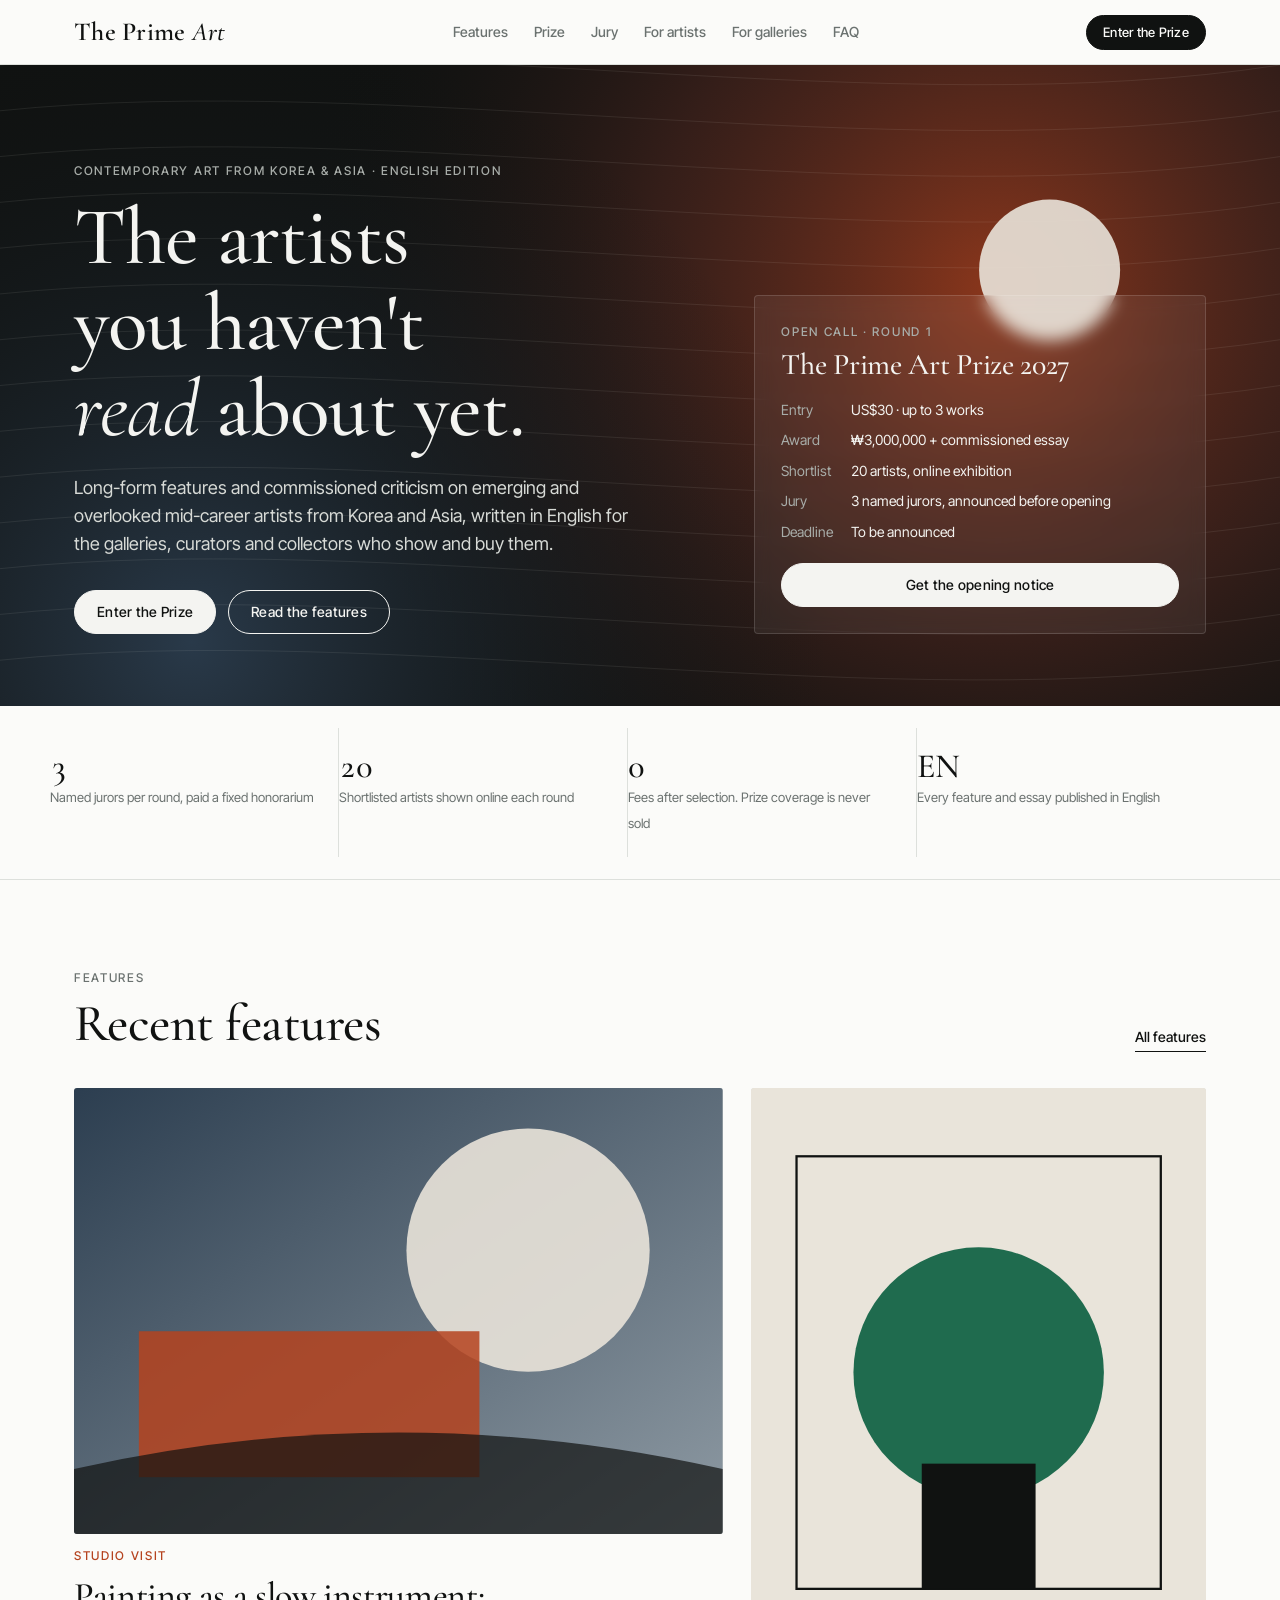
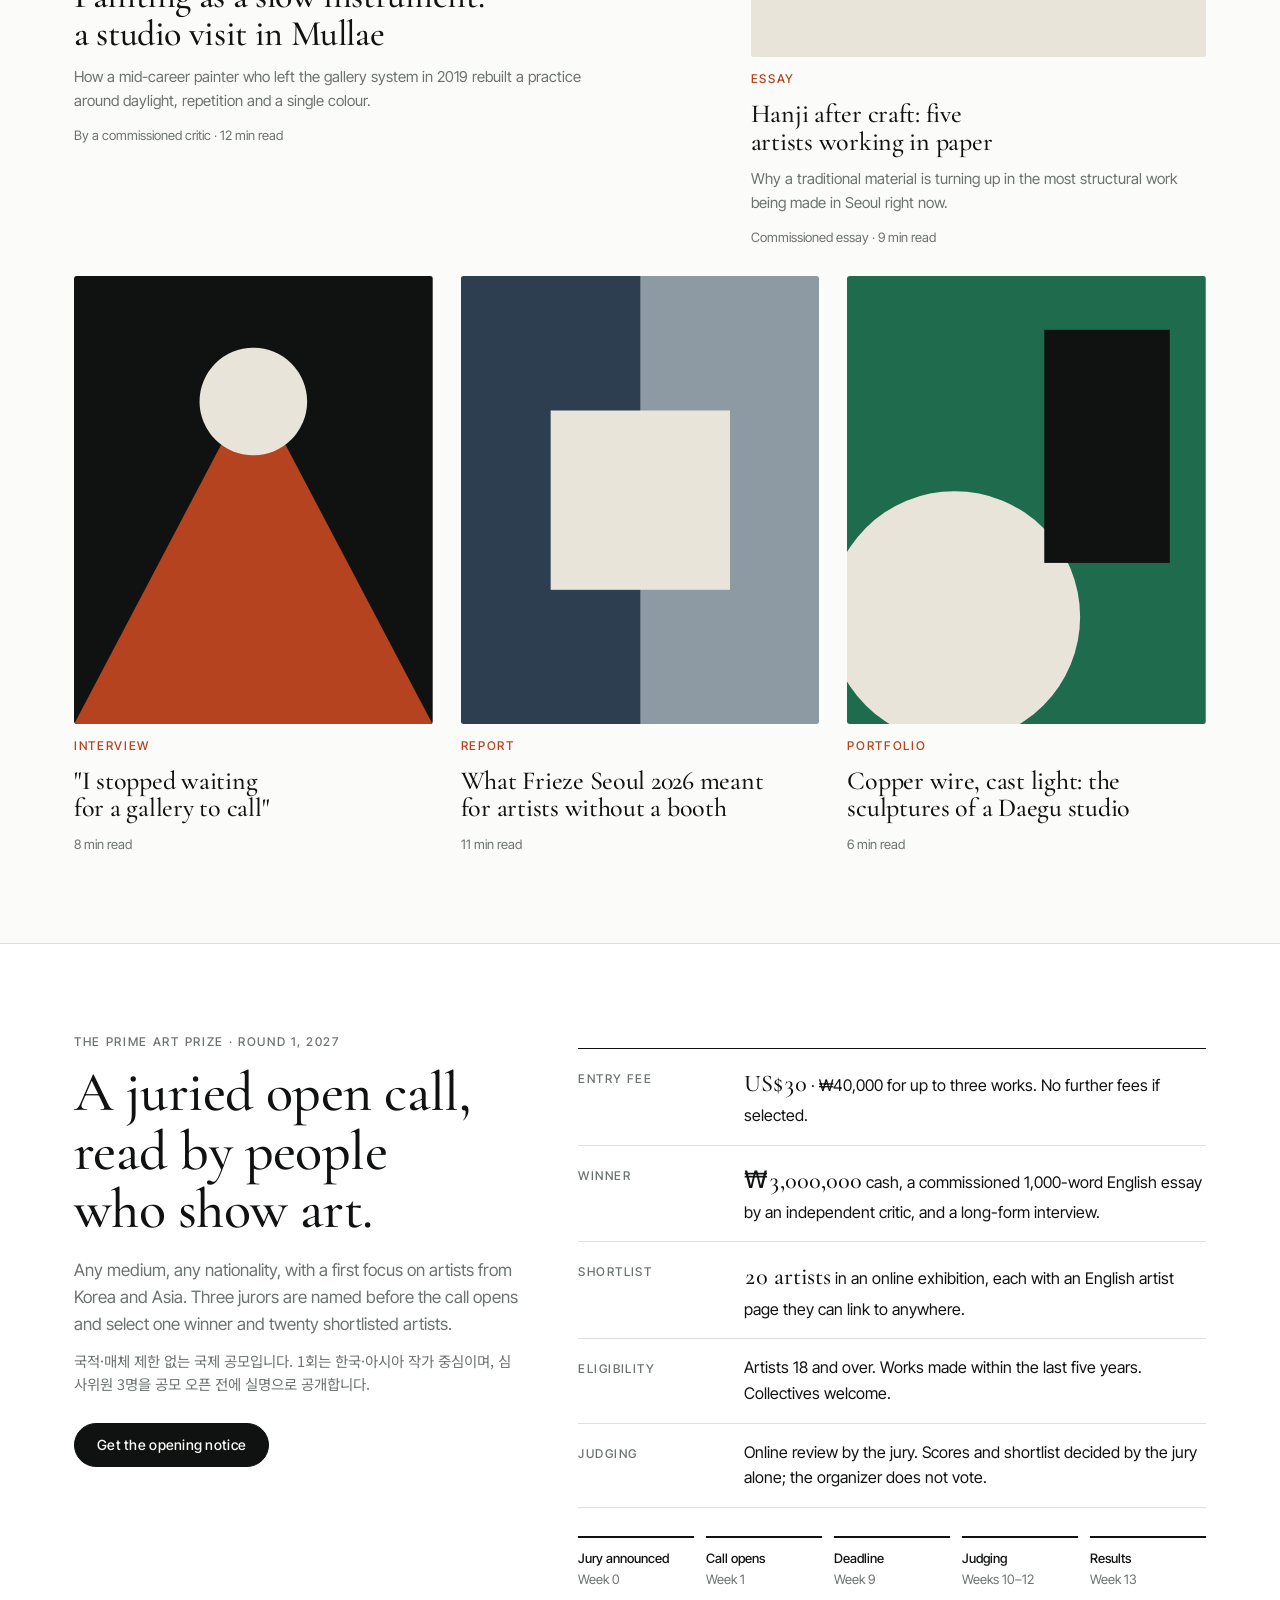
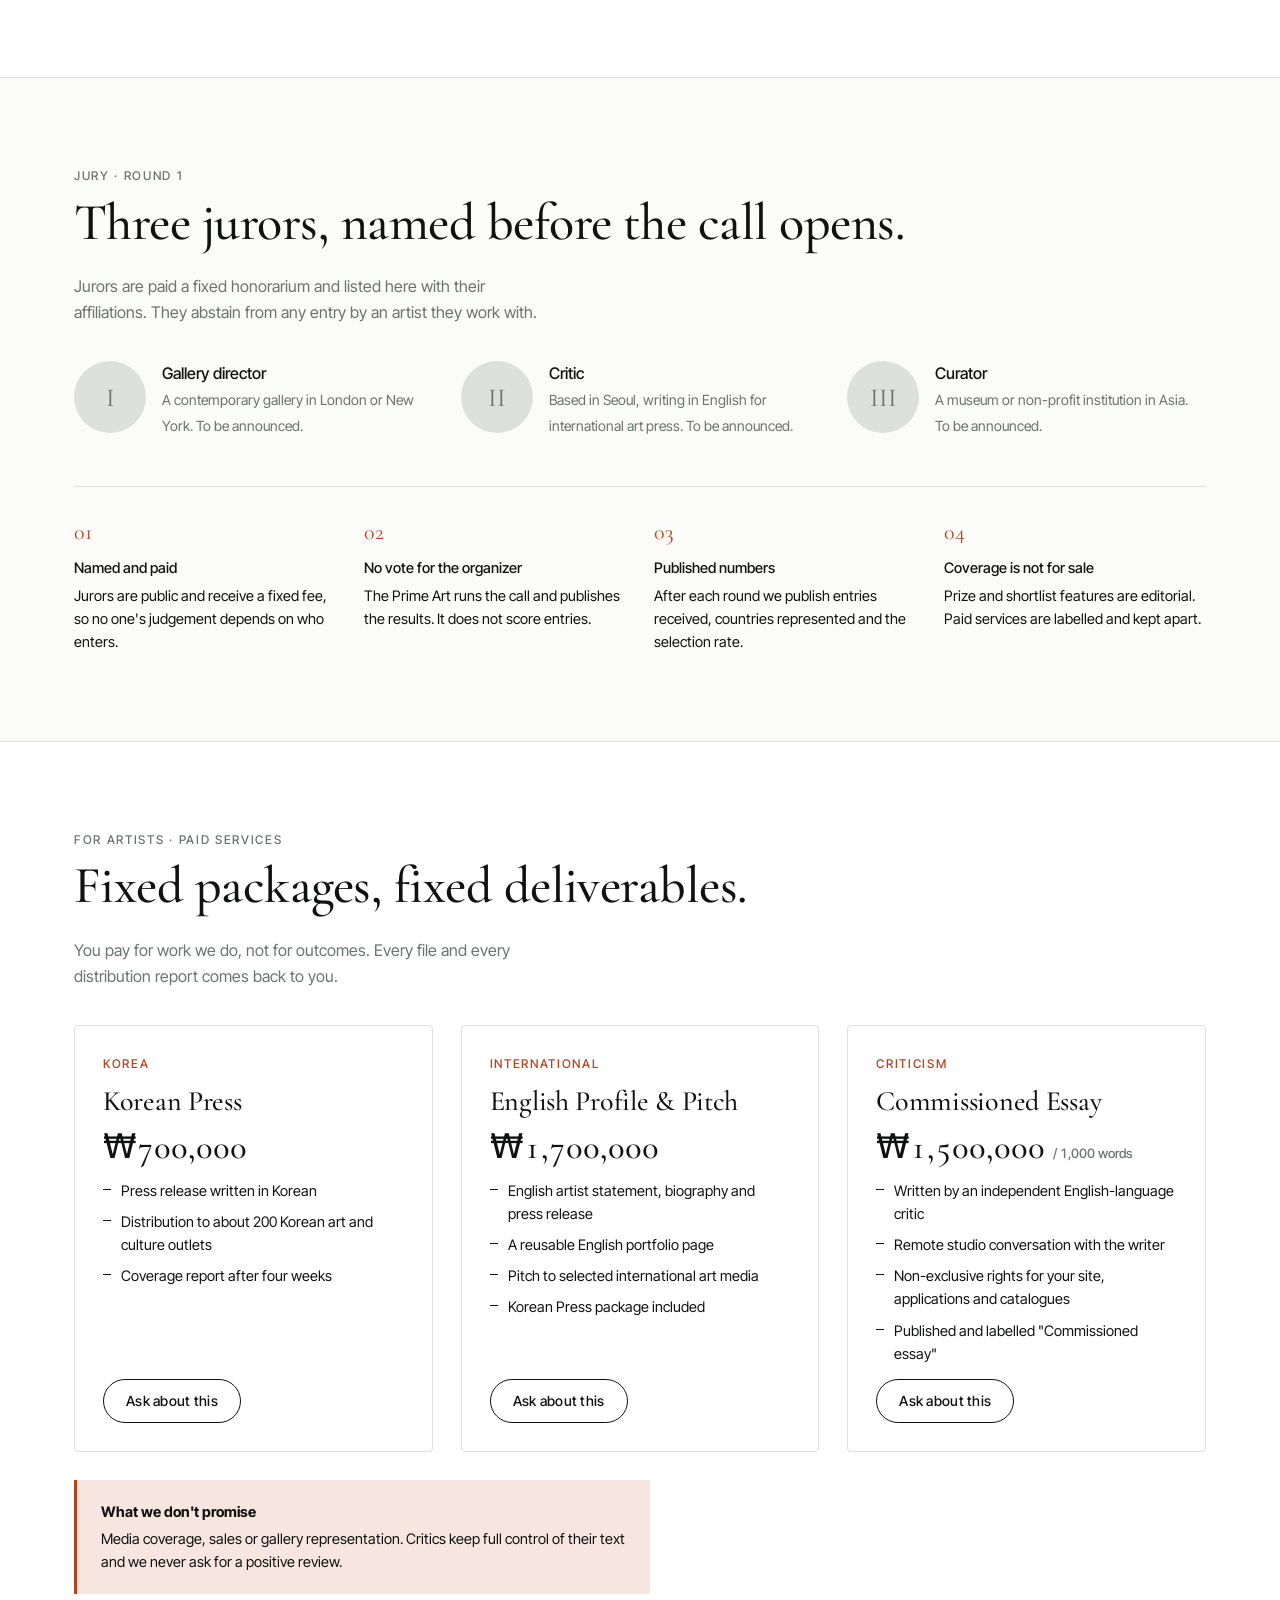
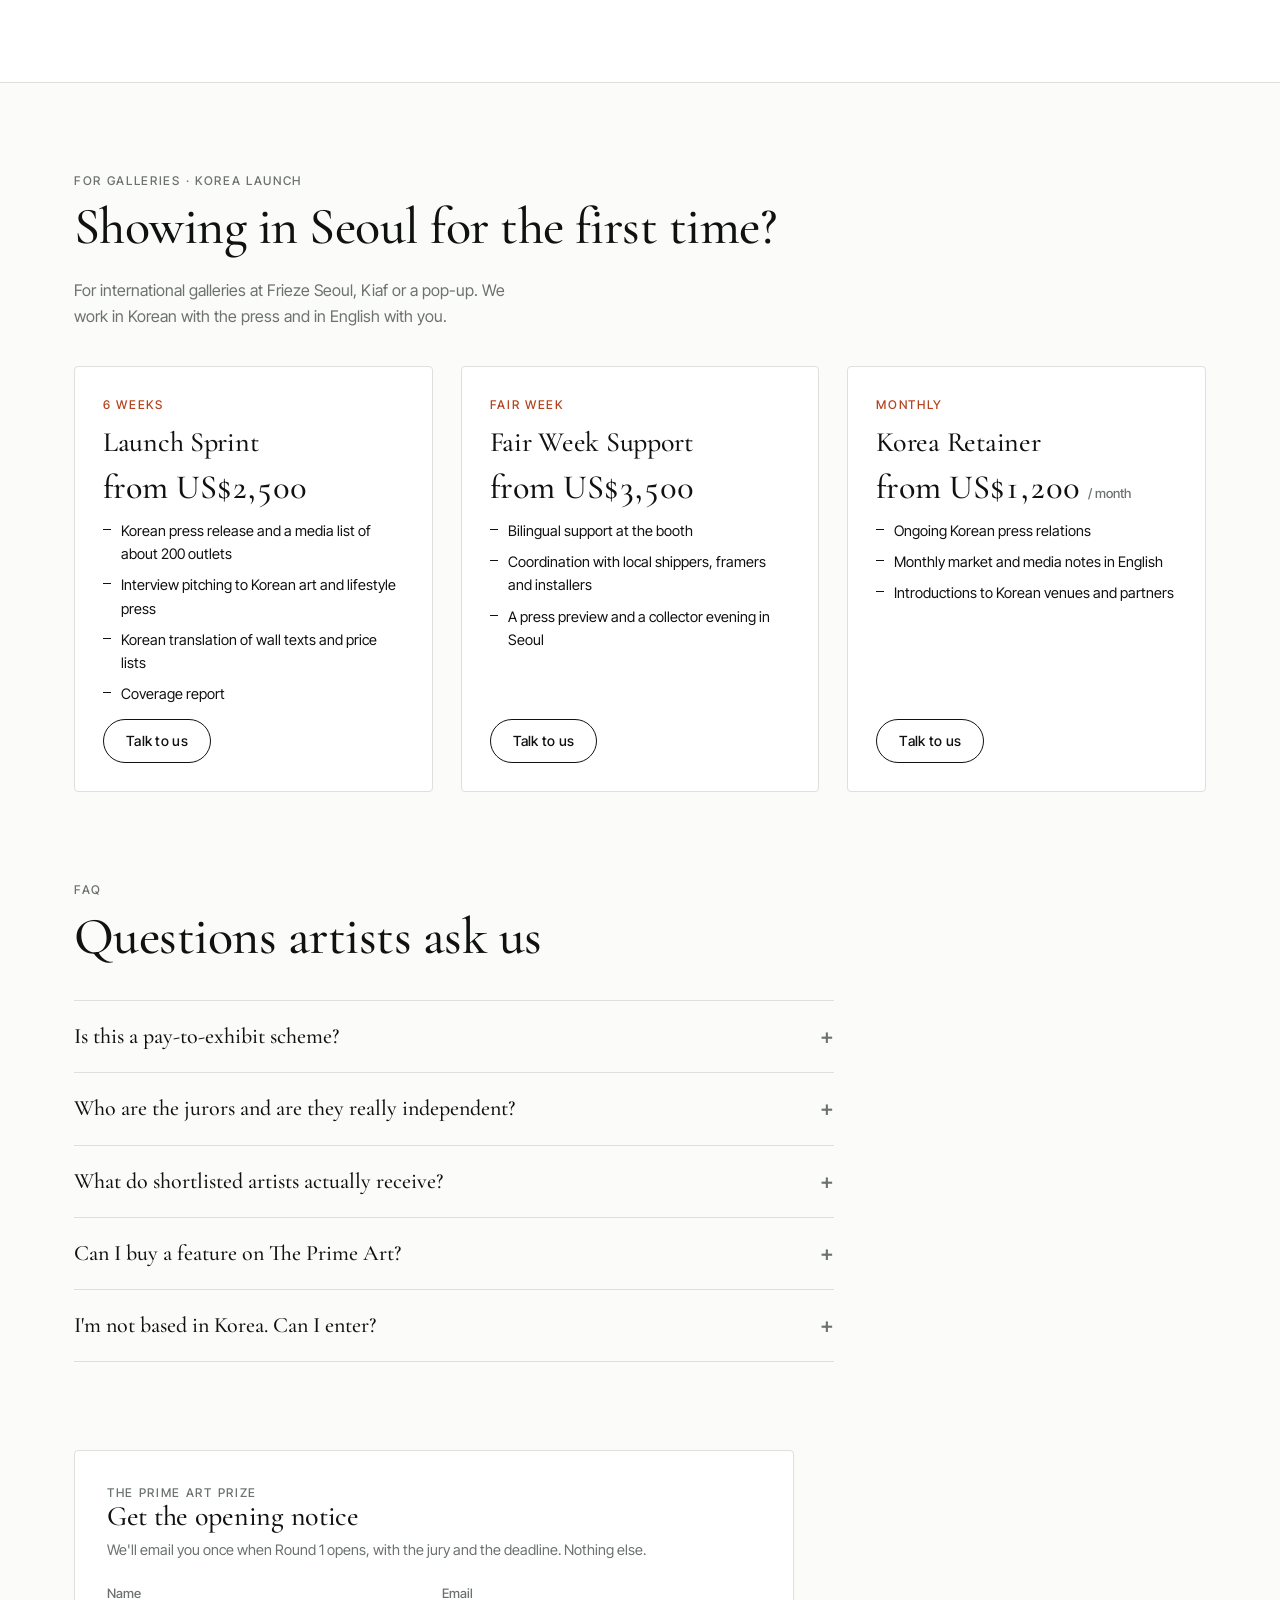
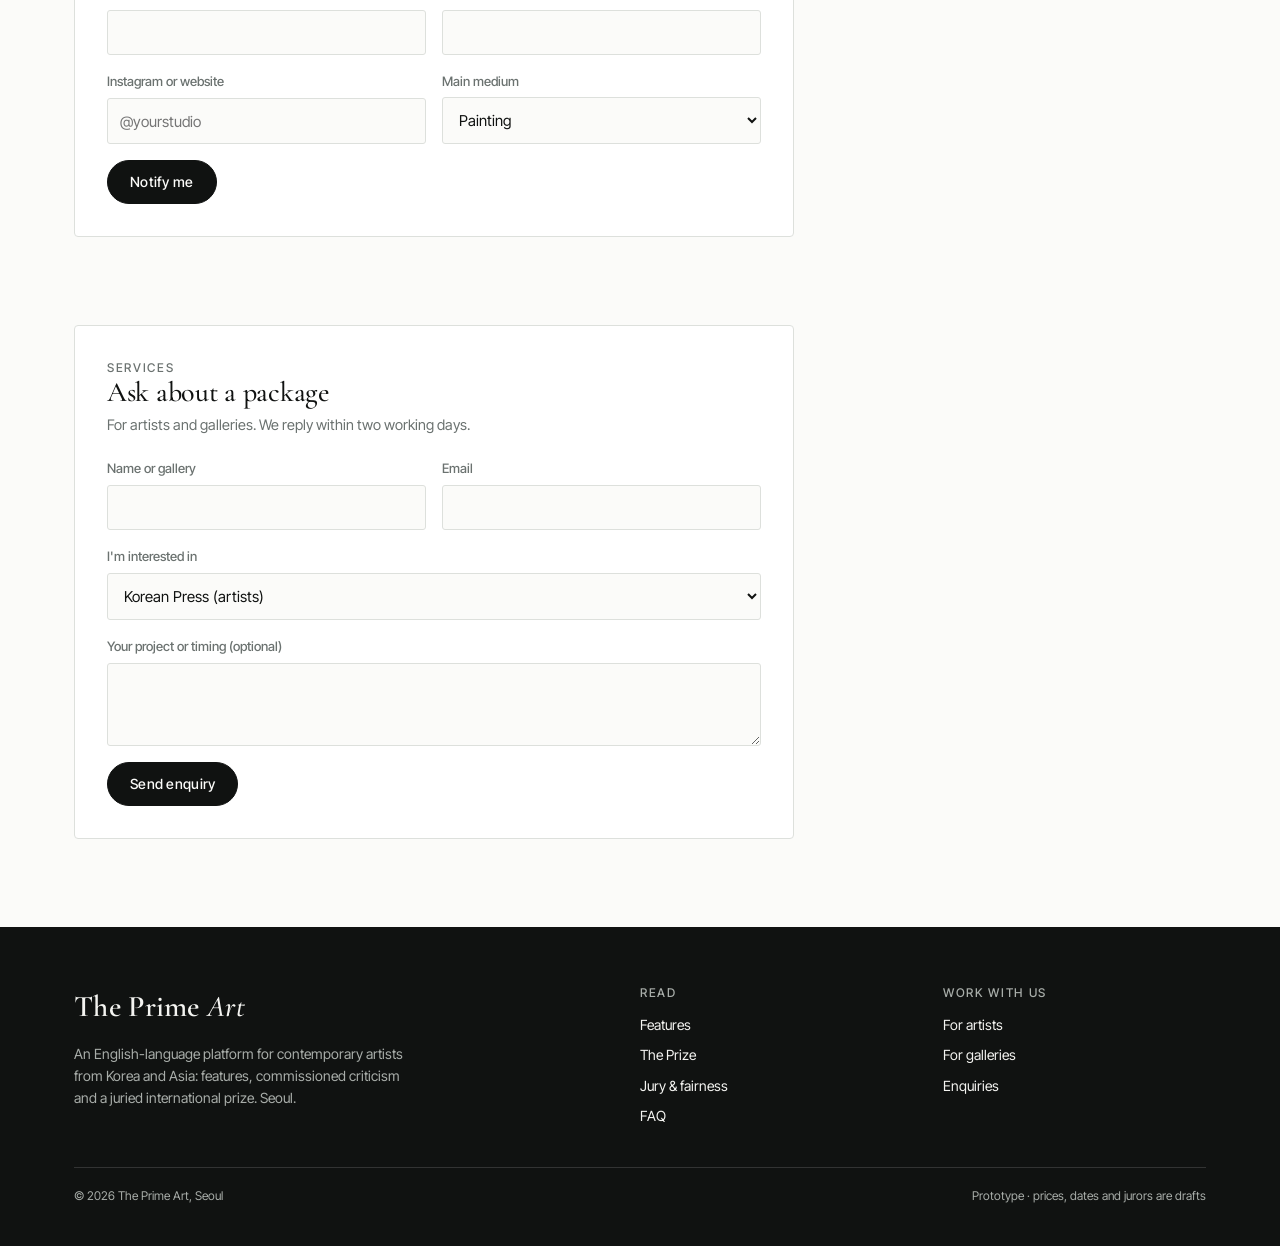
==== index.html @ b2e6509a "Add The Prime Art landing page (static site) Initial GitHub Pages deployment of the one-page site: p" ====
<!doctype html>
<html lang="en">
<head>
<meta charset="utf-8">
<meta name="viewport" content="width=device-width,initial-scale=1,viewport-fit=cover">
<meta name="description" content="The Prime Art: features, commissioned criticism and a juried international prize for contemporary artists from Korea and Asia.">
<meta property="og:title" content="The Prime Art">
<meta property="og:description" content="Contemporary art from Korea and Asia, in English.">
<link rel="icon" href="data:,">
<link rel="canonical" href="https://theprime.art/">
<title>The Prime Art</title>
<link rel="preconnect" href="https://fonts.googleapis.com">
<link rel="preconnect" href="https://fonts.gstatic.com" crossorigin>
<link rel="stylesheet" href="https://fonts.googleapis.com/css2?family=Cormorant+Garamond:ital,wght@0,400;0,500;0,600;1,400;1,500&family=Inter+Tight:wght@400;500;600&family=Noto+Sans+KR:wght@400;500&display=swap">
<style>
/* Layout: international art-magazine site. Full-bleed dark hero with generated artwork, then a white editorial grid: features, prize, services, jury, FAQ. Serif display, tight grotesk UI. */
:root{
  --bg:#FBFBF9; --fg:#101211; --mute:#6B7270; --rule:#DDE0DC; --card:#FFFFFF; --ink:#101211; --ink-fg:#F4F4F1; --ink-mute:#A8ADA9;
  --accent:#B5431F; --accent-soft:#F6E6DF; --ok:#1F6B4E; --ok-soft:#E1EFE8;
  --display:"Cormorant Garamond","Cormorant","Garamond","Times New Roman",serif;
  --ui:"Inter Tight","Inter",system-ui,-apple-system,"Segoe UI",sans-serif;
  --ko:"Noto Sans KR","Apple SD Gothic Neo","Malgun Gothic",sans-serif;
}
@media (prefers-color-scheme: dark){:root:not([data-theme="light"]){
  --bg:#0E100F; --fg:#ECECE8; --mute:#9A9F9B; --rule:#262A28; --card:#161918; --ink:#050606; --ink-fg:#F4F4F1; --ink-mute:#9A9F9B;
  --accent:#E8714B; --accent-soft:#2B1912; --ok:#6CC49E; --ok-soft:#12261D; color-scheme:dark}}
:root[data-theme="dark"]{
  --bg:#0E100F; --fg:#ECECE8; --mute:#9A9F9B; --rule:#262A28; --card:#161918; --ink:#050606; --ink-fg:#F4F4F1; --ink-mute:#9A9F9B;
  --accent:#E8714B; --accent-soft:#2B1912; --ok:#6CC49E; --ok-soft:#12261D; color-scheme:dark}
*{box-sizing:border-box}
html{scroll-behavior:smooth}
body{margin:0;background:var(--bg);color:var(--fg);font-family:var(--ui);font-size:16px;line-height:1.6;padding-inline:0;padding-block:0}
:lang(ko){font-family:var(--ko)}
a{color:inherit}
.in{max-width:1180px;margin-inline:auto;padding-inline:24px}
.eyebrow{font-size:12px;font-weight:500;letter-spacing:.14em;text-transform:uppercase;color:var(--mute)}
h1,h2,h3{font-family:var(--display);font-weight:500;line-height:1.05;margin:0;text-wrap:balance;letter-spacing:-.01em}
.btn{display:inline-flex;align-items:center;gap:8px;font:500 14px/1 var(--ui);letter-spacing:.02em;padding:14px 22px;border-radius:999px;border:1px solid var(--fg);background:var(--fg);color:var(--bg);text-decoration:none;cursor:pointer}
.btn.ghost{background:transparent;color:inherit;border-color:currentColor}
.btn:hover{background:var(--accent);border-color:var(--accent);color:#fff}
.btn:focus-visible,a:focus-visible,input:focus-visible,select:focus-visible,textarea:focus-visible{outline:2px solid var(--accent);outline-offset:3px}

/* top bar */
.bar{position:sticky;top:env(safe-area-inset-top,0px);z-index:5;background:color-mix(in srgb,var(--bg) 88%,transparent);backdrop-filter:blur(10px);border-bottom:1px solid var(--rule)}
.bar .in{display:flex;align-items:center;justify-content:space-between;gap:16px;height:64px}
.brand{font-family:var(--display);font-size:26px;font-weight:600;letter-spacing:.01em;text-decoration:none;white-space:nowrap}
.brand i{font-style:italic;font-weight:500}
.nav{display:flex;gap:26px;font-size:14px;font-weight:500}
.nav a{text-decoration:none;color:var(--mute)}
.nav a:hover{color:var(--fg)}
.bar .btn{padding:10px 16px;font-size:13px}
@media (max-width:820px){.nav{display:none}}

/* hero */
.hero{background:var(--ink);color:var(--ink-fg);position:relative;overflow:hidden}
.hero canvas{position:absolute;inset:0;width:100%;height:100%;display:block}
.hero .in{position:relative;display:grid;grid-template-columns:minmax(0,7fr) minmax(0,5fr);gap:48px;padding-block:96px 72px;min-height:560px;align-items:end}
.hero .eyebrow{color:var(--ink-mute)}
.hero h1{font-size:clamp(44px,6.4vw,84px);margin-top:14px}
.hero h1 i{font-style:italic;font-weight:400}
.hero p{font-size:18px;line-height:1.55;max-width:56ch;color:#D7DAD6;margin:22px 0 0}
.hero .cta{display:flex;flex-wrap:wrap;gap:12px;margin-top:32px}
.hero .btn{background:var(--ink-fg);color:var(--ink);border-color:var(--ink-fg)}
.hero .btn.ghost{background:transparent;color:var(--ink-fg)}
.callcard{background:rgba(255,255,255,.06);border:1px solid rgba(255,255,255,.14);backdrop-filter:blur(8px);padding:26px;border-radius:4px}
.callcard .eyebrow{color:var(--ink-mute)}
.callcard h3{font-size:30px;margin-top:8px;color:var(--ink-fg)}
.callcard dl{display:grid;grid-template-columns:auto 1fr;gap:8px 18px;margin:18px 0 0;font-size:14px}
.callcard dt{color:var(--ink-mute)}
.callcard dd{margin:0;color:var(--ink-fg);font-variant-numeric:tabular-nums}
.callcard .btn{margin-top:20px;width:100%;justify-content:center}
@media (max-width:820px){.hero .in{grid-template-columns:1fr;padding-block:64px 48px;min-height:0}}

/* strip */
.strip{border-bottom:1px solid var(--rule)}
.strip .in{display:grid;grid-template-columns:repeat(auto-fit,minmax(min(100%,200px),1fr));gap:0}
.strip div{padding:22px 24px 22px 0;border-right:1px solid var(--rule)}
.strip div:last-child{border-right:0}
.strip b{display:block;font-family:var(--display);font-size:34px;font-weight:500;line-height:1;font-variant-numeric:tabular-nums}
.strip span{font-size:13px;color:var(--mute)}
@media (max-width:640px){.strip div{border-right:0;border-bottom:1px solid var(--rule);padding:16px 0}.strip div:last-child{border-bottom:0}}

section{padding-block:88px}
.head{display:flex;justify-content:space-between;align-items:end;gap:24px;flex-wrap:wrap;margin-bottom:36px}
.head h2{font-size:clamp(34px,4.4vw,52px);margin-top:10px}
.head p{margin:0;max-width:52ch;color:var(--mute)}
.head a.more{font-size:14px;font-weight:500;text-decoration:none;border-bottom:1px solid currentColor;padding-bottom:2px}

/* features */
.feat{display:grid;grid-template-columns:repeat(12,1fr);gap:28px}
.card{text-decoration:none;display:flex;flex-direction:column;gap:12px;min-width:0}
.card .art{aspect-ratio:4/5;width:100%;max-width:100%;border-radius:3px;overflow:hidden;background:var(--rule)}
.card .art svg{width:100%;height:100%;display:block}
.card.lead{grid-column:span 7}
.card.lead .art{aspect-ratio:16/11}
.card.side{grid-column:span 5}
.card.sm{grid-column:span 4}
.card .eyebrow{color:var(--accent)}
.card h3{font-size:26px}
.card.lead h3{font-size:36px}
.card p{margin:0;color:var(--mute);font-size:15px;max-width:60ch}
.card .by{font-size:13px;color:var(--mute)}
@media (max-width:900px){.card.lead,.card.side,.card.sm{grid-column:span 12}.card.lead .art{aspect-ratio:4/3}}

/* prize */
.prize{background:var(--card);border-top:1px solid var(--rule);border-bottom:1px solid var(--rule)}
.prize .in{display:grid;grid-template-columns:minmax(0,5fr) minmax(0,7fr);gap:56px}
.prize h2{font-size:clamp(36px,4.6vw,56px);margin-top:12px}
.prize .lede{font-size:17px;color:var(--mute);margin:18px 0 0;max-width:46ch}
.prize .lede .ko{display:block;margin-top:10px;font-size:14.5px}
.spec{display:grid;gap:0;border-top:1px solid var(--fg)}
.spec div{display:grid;grid-template-columns:150px 1fr;gap:16px;padding:16px 0;border-bottom:1px solid var(--rule)}
.spec dt{font-size:12px;font-weight:500;letter-spacing:.12em;text-transform:uppercase;color:var(--mute);padding-top:4px}
.spec dd{margin:0}
.spec dd b{font-family:var(--display);font-size:24px;font-weight:500;font-variant-numeric:tabular-nums}
.steps{display:grid;grid-template-columns:repeat(5,1fr);gap:12px;margin-top:28px}
.steps div{border-top:2px solid var(--fg);padding-top:10px;font-size:13px}
.steps b{display:block;font-weight:500}
.steps span{color:var(--mute)}
@media (max-width:900px){.prize .in{grid-template-columns:1fr;gap:36px}.steps{grid-template-columns:repeat(auto-fit,minmax(110px,1fr))}.spec div{grid-template-columns:1fr;gap:4px}}

/* jury */
.jury{display:grid;grid-template-columns:repeat(auto-fit,minmax(min(100%,250px),1fr));gap:28px}
.juror{display:grid;grid-template-columns:72px 1fr;gap:16px;align-items:start}
.juror .ph{width:72px;height:72px;border-radius:50%;background:var(--rule);display:grid;place-items:center;font-family:var(--display);font-size:26px;color:var(--mute)}
.juror b{display:block;font-weight:500;font-size:16px}
.juror span{font-size:14px;color:var(--mute)}
.fair{margin-top:48px;display:grid;grid-template-columns:repeat(auto-fit,minmax(min(100%,240px),1fr));gap:28px;border-top:1px solid var(--rule);padding-top:28px}
.fair div{font-size:14.5px}
.fair b{display:block;font-weight:500;margin-bottom:4px}
.fair .num{font-family:var(--display);font-size:22px;color:var(--accent);margin-bottom:6px}

/* services */
.svc{display:grid;grid-template-columns:repeat(auto-fit,minmax(min(100%,300px),1fr));gap:28px}
.tier{background:var(--card);border:1px solid var(--rule);border-radius:4px;padding:28px;display:flex;flex-direction:column;gap:14px;min-width:0}
.tier .eyebrow{color:var(--accent)}
.tier h3{font-size:28px}
.tier .price{font-family:var(--display);font-size:34px;font-weight:500;font-variant-numeric:tabular-nums;line-height:1}
.tier .price small{font-family:var(--ui);font-size:13px;color:var(--mute)}
.tier ul{margin:0;padding:0;list-style:none;display:grid;gap:8px;font-size:14.5px}
.tier li{padding-left:18px;position:relative}
.tier li::before{content:"";position:absolute;left:0;top:10px;width:8px;height:1px;background:var(--fg)}
.tier .btn{margin-top:auto;align-self:start}
.note{margin-top:28px;padding:20px 24px;border-left:3px solid var(--accent);background:var(--accent-soft);font-size:14.5px;max-width:72ch}
.note b{display:block;margin-bottom:4px}

/* faq */
.faq{max-width:760px}
details{border-top:1px solid var(--rule);padding:18px 0}
details:last-child{border-bottom:1px solid var(--rule)}
summary{cursor:pointer;font-family:var(--display);font-size:22px;font-weight:500;list-style:none;display:flex;justify-content:space-between;gap:16px}
summary::-webkit-details-marker{display:none}
summary::after{content:"+";font-family:var(--ui);color:var(--mute)}
details[open] summary::after{content:"–"}
details p{margin:12px 0 0;color:var(--mute);max-width:64ch}

/* forms */
.formwrap{background:var(--card);border:1px solid var(--rule);border-radius:4px;padding:32px;max-width:720px}
.formwrap h3{font-size:28px}
.formwrap p.sub{margin:6px 0 0;color:var(--mute);font-size:14.5px}
form{display:grid;gap:16px;margin-top:22px}
.row{display:grid;grid-template-columns:1fr 1fr;gap:16px}
label{display:grid;gap:6px;font-size:13px;font-weight:500;color:var(--mute)}
input,select,textarea{font:400 15px var(--ui);color:var(--fg);background:var(--bg);border:1px solid var(--rule);border-radius:3px;padding:12px 12px;width:100%}
.ok{font-size:14px;margin:0;color:var(--ok)}
@media (max-width:640px){.row{grid-template-columns:1fr}.formwrap{padding:22px}}

/* footer */
footer{background:var(--ink);color:var(--ink-fg);padding-block:56px 40px}
footer .in{display:grid;grid-template-columns:2fr 1fr 1fr;gap:40px}
footer .brand{font-size:30px}
footer p{color:var(--ink-mute);font-size:14px;max-width:42ch;margin:12px 0 0}
footer h4{font-size:12px;letter-spacing:.14em;text-transform:uppercase;color:var(--ink-mute);margin:0 0 12px;font-weight:500}
footer ul{list-style:none;margin:0;padding:0;display:grid;gap:8px;font-size:14px}
footer a{text-decoration:none;color:var(--ink-fg)}
footer .legal{grid-column:1/-1;border-top:1px solid rgba(255,255,255,.14);padding-top:18px;font-size:12px;color:var(--ink-mute);display:flex;justify-content:space-between;flex-wrap:wrap;gap:8px}
@media (max-width:760px){footer .in{grid-template-columns:1fr}}
@media (prefers-reduced-motion:reduce){html{scroll-behavior:auto}}
</style>
<script src="config.js"></script>
</head>
<body>

<div class="bar"><div class="in">
  <a class="brand" href="#top">The Prime <i>Art</i></a>
  <nav class="nav" aria-label="Main">
    <a href="#features">Features</a><a href="#prize">Prize</a><a href="#jury">Jury</a><a href="#artists">For artists</a><a href="#galleries">For galleries</a><a href="#faq">FAQ</a>
  </nav>
  <a class="btn" href="#enter">Enter the Prize</a>
</div></div>

<header class="hero" id="top">
  <canvas id="art" aria-hidden="true"></canvas>
  <div class="in">
    <div>
      <div class="eyebrow">Contemporary art from Korea &amp; Asia · English edition</div>
      <h1>The artists you haven't <i>read</i> about yet.</h1>
      <p>Long-form features and commissioned criticism on emerging and overlooked mid-career artists from Korea and Asia, written in English for the galleries, curators and collectors who show and buy them.</p>
      <div class="cta"><a class="btn" href="#enter">Enter the Prize</a><a class="btn ghost" href="#features">Read the features</a></div>
    </div>
    <aside class="callcard" aria-label="Open call">
      <div class="eyebrow">Open call · Round 1</div>
      <h3>The Prime Art Prize 2027</h3>
      <dl>
        <dt>Entry</dt><dd>US$30 · up to 3 works</dd>
        <dt>Award</dt><dd>₩3,000,000 + commissioned essay</dd>
        <dt>Shortlist</dt><dd>20 artists, online exhibition</dd>
        <dt>Jury</dt><dd>3 named jurors, announced before opening</dd>
        <dt>Deadline</dt><dd>To be announced</dd>
      </dl>
      <a class="btn" href="#enter">Get the opening notice</a>
    </aside>
  </div>
</header>

<div class="strip"><div class="in">
  <div><b>3</b><span>Named jurors per round, paid a fixed honorarium</span></div>
  <div><b>20</b><span>Shortlisted artists shown online each round</span></div>
  <div><b>0</b><span>Fees after selection. Prize coverage is never sold</span></div>
  <div><b>EN</b><span>Every feature and essay published in English</span></div>
</div></div>

<section id="features"><div class="in">
  <div class="head">
    <div><div class="eyebrow">Features</div><h2>Recent features</h2></div>
    <a class="more" href="#features">All features</a>
  </div>
  <div class="feat">
    <a class="card lead" href="#features">
      <div class="art"><svg viewBox="0 0 800 550" preserveAspectRatio="xMidYMid slice"><defs><linearGradient id="g1" x1="0" y1="0" x2="1" y2="1"><stop offset="0" stop-color="#2C3E50"/><stop offset="1" stop-color="#8E9AA3"/></linearGradient></defs><rect width="800" height="550" fill="url(#g1)"/><circle cx="560" cy="200" r="150" fill="#E9E4DA" opacity=".9"/><rect x="80" y="300" width="420" height="180" fill="#B5431F" opacity=".85"/><path d="M0 470 Q400 380 800 470 L800 550 L0 550Z" fill="#101211" opacity=".7"/></svg></div>
      <div class="eyebrow">Studio visit</div>
      <h3>Painting as a slow instrument: a studio visit in Mullae</h3>
      <p>How a mid-career painter who left the gallery system in 2019 rebuilt a practice around daylight, repetition and a single colour.</p>
      <div class="by">By a commissioned critic · 12 min read</div>
    </a>
    <a class="card side" href="#features">
      <div class="art"><svg viewBox="0 0 400 500" preserveAspectRatio="xMidYMid slice"><rect width="400" height="500" fill="#E9E4DA"/><rect x="40" y="60" width="320" height="380" fill="none" stroke="#101211" stroke-width="2"/><circle cx="200" cy="250" r="110" fill="#1F6B4E"/><rect x="150" y="330" width="100" height="110" fill="#101211"/></svg></div>
      <div class="eyebrow">Essay</div>
      <h3>Hanji after craft: five artists working in paper</h3>
      <p>Why a traditional material is turning up in the most structural work being made in Seoul right now.</p>
      <div class="by">Commissioned essay · 9 min read</div>
    </a>
    <a class="card sm" href="#features">
      <div class="art"><svg viewBox="0 0 400 500" preserveAspectRatio="xMidYMid slice"><rect width="400" height="500" fill="#101211"/><path d="M0 500 L200 120 L400 500Z" fill="#B5431F"/><circle cx="200" cy="140" r="60" fill="#E9E4DA"/></svg></div>
      <div class="eyebrow">Interview</div>
      <h3>"I stopped waiting for a gallery to call"</h3>
      <div class="by">8 min read</div>
    </a>
    <a class="card sm" href="#features">
      <div class="art"><svg viewBox="0 0 400 500" preserveAspectRatio="xMidYMid slice"><rect width="400" height="500" fill="#8E9AA3"/><rect x="0" y="0" width="200" height="500" fill="#2C3E50"/><rect x="100" y="150" width="200" height="200" fill="#E9E4DA"/></svg></div>
      <div class="eyebrow">Report</div>
      <h3>What Frieze Seoul 2026 meant for artists without a booth</h3>
      <div class="by">11 min read</div>
    </a>
    <a class="card sm" href="#features">
      <div class="art"><svg viewBox="0 0 400 500" preserveAspectRatio="xMidYMid slice"><rect width="400" height="500" fill="#1F6B4E"/><circle cx="120" cy="380" r="140" fill="#E9E4DA"/><rect x="220" y="60" width="140" height="260" fill="#101211"/></svg></div>
      <div class="eyebrow">Portfolio</div>
      <h3>Copper wire, cast light: the sculptures of a Daegu studio</h3>
      <div class="by">6 min read</div>
    </a>
  </div>
</div></section>

<section class="prize" id="prize"><div class="in">
  <div>
    <div class="eyebrow">The Prime Art Prize · Round 1, 2027</div>
    <h2>A juried open call, read by people who show art.</h2>
    <p class="lede">Any medium, any nationality, with a first focus on artists from Korea and Asia. Three jurors are named before the call opens and select one winner and twenty shortlisted artists.<span class="ko" lang="ko">국적·매체 제한 없는 국제 공모입니다. 1회는 한국·아시아 작가 중심이며, 심사위원 3명을 공모 오픈 전에 실명으로 공개합니다.</span></p>
    <div class="cta" style="margin-top:28px"><a class="btn" href="#enter">Get the opening notice</a></div>
  </div>
  <div>
    <dl class="spec">
      <div><dt>Entry fee</dt><dd><b>US$30</b> · ₩40,000 for up to three works. No further fees if selected.</dd></div>
      <div><dt>Winner</dt><dd><b>₩3,000,000</b> cash, a commissioned 1,000-word English essay by an independent critic, and a long-form interview.</dd></div>
      <div><dt>Shortlist</dt><dd><b>20 artists</b> in an online exhibition, each with an English artist page they can link to anywhere.</dd></div>
      <div><dt>Eligibility</dt><dd>Artists 18 and over. Works made within the last five years. Collectives welcome.</dd></div>
      <div><dt>Judging</dt><dd>Online review by the jury. Scores and shortlist decided by the jury alone; the organizer does not vote.</dd></div>
    </dl>
    <div class="steps">
      <div><b>Jury announced</b><span>Week 0</span></div>
      <div><b>Call opens</b><span>Week 1</span></div>
      <div><b>Deadline</b><span>Week 9</span></div>
      <div><b>Judging</b><span>Weeks 10–12</span></div>
      <div><b>Results</b><span>Week 13</span></div>
    </div>
  </div>
</div></section>

<section id="jury"><div class="in">
  <div class="head">
    <div><div class="eyebrow">Jury · Round 1</div><h2>Three jurors, named before the call opens.</h2></div>
    <p>Jurors are paid a fixed honorarium and listed here with their affiliations. They abstain from any entry by an artist they work with.</p>
  </div>
  <div class="jury">
    <div class="juror"><div class="ph">I</div><div><b>Gallery director</b><span>A contemporary gallery in London or New York. To be announced.</span></div></div>
    <div class="juror"><div class="ph">II</div><div><b>Critic</b><span>Based in Seoul, writing in English for international art press. To be announced.</span></div></div>
    <div class="juror"><div class="ph">III</div><div><b>Curator</b><span>A museum or non-profit institution in Asia. To be announced.</span></div></div>
  </div>
  <div class="fair">
    <div><div class="num">01</div><b>Named and paid</b>Jurors are public and receive a fixed fee, so no one's judgement depends on who enters.</div>
    <div><div class="num">02</div><b>No vote for the organizer</b>The Prime Art runs the call and publishes the results. It does not score entries.</div>
    <div><div class="num">03</div><b>Published numbers</b>After each round we publish entries received, countries represented and the selection rate.</div>
    <div><div class="num">04</div><b>Coverage is not for sale</b>Prize and shortlist features are editorial. Paid services are labelled and kept apart.</div>
  </div>
</div></section>

<section id="artists" style="background:var(--card);border-top:1px solid var(--rule);border-bottom:1px solid var(--rule)"><div class="in">
  <div class="head">
    <div><div class="eyebrow">For artists · Paid services</div><h2>Fixed packages, fixed deliverables.</h2></div>
    <p>You pay for work we do, not for outcomes. Every file and every distribution report comes back to you.</p>
  </div>
  <div class="svc">
    <div class="tier">
      <div class="eyebrow">Korea</div>
      <h3>Korean Press</h3>
      <div class="price">₩700,000</div>
      <ul><li>Press release written in Korean</li><li>Distribution to about 200 Korean art and culture outlets</li><li>Coverage report after four weeks</li></ul>
      <a class="btn ghost" href="#enquire">Ask about this</a>
    </div>
    <div class="tier">
      <div class="eyebrow">International</div>
      <h3>English Profile &amp; Pitch</h3>
      <div class="price">₩1,700,000</div>
      <ul><li>English artist statement, biography and press release</li><li>A reusable English portfolio page</li><li>Pitch to selected international art media</li><li>Korean Press package included</li></ul>
      <a class="btn ghost" href="#enquire">Ask about this</a>
    </div>
    <div class="tier">
      <div class="eyebrow">Criticism</div>
      <h3>Commissioned Essay</h3>
      <div class="price">₩1,500,000 <small>/ 1,000 words</small></div>
      <ul><li>Written by an independent English-language critic</li><li>Remote studio conversation with the writer</li><li>Non-exclusive rights for your site, applications and catalogues</li><li>Published and labelled "Commissioned essay"</li></ul>
      <a class="btn ghost" href="#enquire">Ask about this</a>
    </div>
  </div>
  <div class="note"><b>What we don't promise</b>Media coverage, sales or gallery representation. Critics keep full control of their text and we never ask for a positive review.</div>
</div></section>

<section id="galleries"><div class="in">
  <div class="head">
    <div><div class="eyebrow">For galleries · Korea launch</div><h2>Showing in Seoul for the first time?</h2></div>
    <p>For international galleries at Frieze Seoul, Kiaf or a pop-up. We work in Korean with the press and in English with you.</p>
  </div>
  <div class="svc">
    <div class="tier">
      <div class="eyebrow">6 weeks</div>
      <h3>Launch Sprint</h3>
      <div class="price">from US$2,500</div>
      <ul><li>Korean press release and a media list of about 200 outlets</li><li>Interview pitching to Korean art and lifestyle press</li><li>Korean translation of wall texts and price lists</li><li>Coverage report</li></ul>
      <a class="btn ghost" href="#enquire">Talk to us</a>
    </div>
    <div class="tier">
      <div class="eyebrow">Fair week</div>
      <h3>Fair Week Support</h3>
      <div class="price">from US$3,500</div>
      <ul><li>Bilingual support at the booth</li><li>Coordination with local shippers, framers and installers</li><li>A press preview and a collector evening in Seoul</li></ul>
      <a class="btn ghost" href="#enquire">Talk to us</a>
    </div>
    <div class="tier">
      <div class="eyebrow">Monthly</div>
      <h3>Korea Retainer</h3>
      <div class="price">from US$1,200 <small>/ month</small></div>
      <ul><li>Ongoing Korean press relations</li><li>Monthly market and media notes in English</li><li>Introductions to Korean venues and partners</li></ul>
      <a class="btn ghost" href="#enquire">Talk to us</a>
    </div>
  </div>
</div></section>

<section id="faq" style="padding-top:0"><div class="in">
  <div class="head"><div><div class="eyebrow">FAQ</div><h2>Questions artists ask us</h2></div></div>
  <div class="faq">
    <details><summary>Is this a pay-to-exhibit scheme?</summary><p>No. The entry fee pays the jurors, the prize and the platform. Being shortlisted or winning costs nothing further, and no paid service affects the jury's decisions.</p></details>
    <details><summary>Who are the jurors and are they really independent?</summary><p>Each round's jurors are named on this page before the call opens, with their affiliations. They are paid a fixed fee regardless of who enters and abstain from any artist they work with.</p></details>
    <details><summary>What do shortlisted artists actually receive?</summary><p>An online exhibition of their entered works, an English artist page on The Prime Art with their statement and biography, and inclusion in our announcement to the press and partner galleries.</p></details>
    <details><summary>Can I buy a feature on The Prime Art?</summary><p>No. Features and prize coverage are editorial. The paid services on this page are labelled and produce deliverables you own; they do not buy editorial coverage.</p></details>
    <details><summary>I'm not based in Korea. Can I enter?</summary><p>Yes. The prize is open to any nationality. Round 1 focuses its outreach on Korea and Asia, but the jury reviews every entry on the same terms.</p></details>
  </div>
</div></section>

<section id="enter" style="padding-top:0"><div class="in">
  <div class="formwrap">
    <div class="eyebrow">The Prime Art Prize</div>
    <h3>Get the opening notice</h3>
    <p class="sub">We'll email you once when Round 1 opens, with the jury and the deadline. Nothing else.</p>
    <form data-form="prize" novalidate>
      <div class="row">
        <label for="p-name">Name<input id="p-name" name="name" required autocomplete="name"></label>
        <label for="p-email">Email<input id="p-email" name="email" type="email" required autocomplete="email"></label>
      </div>
      <div class="row">
        <label for="p-link">Instagram or website<input id="p-link" name="link" placeholder="@yourstudio"></label>
        <label for="p-medium">Main medium<select id="p-medium" name="medium"><option>Painting</option><option>Sculpture &amp; installation</option><option>Photography</option><option>Works on paper</option><option>Craft &amp; material</option><option>Moving image &amp; digital</option></select></label>
      </div>
      <div><button class="btn" type="submit">Notify me</button></div>
      <p class="ok" role="status" hidden></p>
    </form>
  </div>
</div></section>

<section id="enquire" style="padding-top:0"><div class="in">
  <div class="formwrap">
    <div class="eyebrow">Services</div>
    <h3>Ask about a package</h3>
    <p class="sub">For artists and galleries. We reply within two working days.</p>
    <form data-form="enquiry" novalidate>
      <div class="row">
        <label for="e-name">Name or gallery<input id="e-name" name="name" required></label>
        <label for="e-email">Email<input id="e-email" name="email" type="email" required autocomplete="email"></label>
      </div>
      <label for="e-pack">I'm interested in<select id="e-pack" name="package"><option>Korean Press (artists)</option><option>English Profile &amp; Pitch (artists)</option><option>Commissioned Essay (artists)</option><option>Launch Sprint (galleries)</option><option>Fair Week Support (galleries)</option><option>Korea Retainer (galleries)</option><option>Not sure yet</option></select></label>
      <label for="e-note">Your project or timing (optional)<textarea id="e-note" name="note" rows="3"></textarea></label>
      <div><button class="btn" type="submit">Send enquiry</button></div>
      <p class="ok" role="status" hidden></p>
    </form>
  </div>
</div></section>

<footer><div class="in">
  <div><a class="brand" href="#top">The Prime <i>Art</i></a><p>An English-language platform for contemporary artists from Korea and Asia: features, commissioned criticism and a juried international prize. Seoul.</p></div>
  <div><h4>Read</h4><ul><li><a href="#features">Features</a></li><li><a href="#prize">The Prize</a></li><li><a href="#jury">Jury &amp; fairness</a></li><li><a href="#faq">FAQ</a></li></ul></div>
  <div><h4>Work with us</h4><ul><li><a href="#artists">For artists</a></li><li><a href="#galleries">For galleries</a></li><li><a href="#enquire">Enquiries</a></li></ul></div>
  <div class="legal"><span>© 2026 The Prime Art, Seoul</span><span>Prototype · prices, dates and jurors are drafts</span></div>
</div></footer>

<script>
(function(){
  var c=document.getElementById('art'),x=c.getContext('2d');
  function draw(){
    var w=c.width=c.offsetWidth*devicePixelRatio,h=c.height=c.offsetHeight*devicePixelRatio;
    x.fillStyle='#101211';x.fillRect(0,0,w,h);
    var g=x.createRadialGradient(w*.78,h*.35,0,w*.78,h*.35,w*.55);
    g.addColorStop(0,'rgba(181,67,31,.75)');g.addColorStop(.5,'rgba(120,52,40,.35)');g.addColorStop(1,'rgba(16,18,17,0)');
    x.fillStyle=g;x.fillRect(0,0,w,h);
    var g2=x.createRadialGradient(w*.15,h*.9,0,w*.15,h*.9,w*.5);
    g2.addColorStop(0,'rgba(44,62,80,.9)');g2.addColorStop(1,'rgba(16,18,17,0)');
    x.fillStyle=g2;x.fillRect(0,0,w,h);
    x.strokeStyle='rgba(244,244,241,.08)';x.lineWidth=devicePixelRatio;
    for(var i=0;i<14;i++){x.beginPath();x.moveTo(0,h*(i/14));x.bezierCurveTo(w*.3,h*(i/14)-40*devicePixelRatio,w*.7,h*(i/14)+60*devicePixelRatio,w,h*(i/14));x.stroke();}
    x.fillStyle='rgba(233,228,218,.9)';x.beginPath();x.arc(w*.82,h*.32,Math.min(w,h)*.11,0,Math.PI*2);x.fill();
  }
  draw();window.addEventListener('resize',draw);
})();
document.querySelectorAll('form[data-form]').forEach(function(f){
  f.addEventListener('submit',function(e){
    e.preventDefault();
    var ok=f.querySelector('.ok');
    var miss=[].slice.call(f.querySelectorAll('[required]')).filter(function(i){return !i.value.trim()||(i.type==='email'&&!/^\S+@\S+\.\S+$/.test(i.value));});
    if(miss.length){ok.style.color='var(--accent)';ok.textContent='Please add your name and a valid email.';ok.hidden=false;miss[0].focus();return;}
    var cfg=window.TPA||{};var url=f.dataset.form==='prize'?cfg.prizeNoticeForm:cfg.enquiryForm;
    if(url){window.open(url,'_blank','noopener');ok.style.color='';ok.textContent='Opening the form in a new tab.';ok.hidden=false;return;}
    ok.style.color='';ok.textContent='Sign-up opens soon. Please check back when Round 1 is announced.';ok.hidden=false;
  });
});
</script>
</body>
</html>
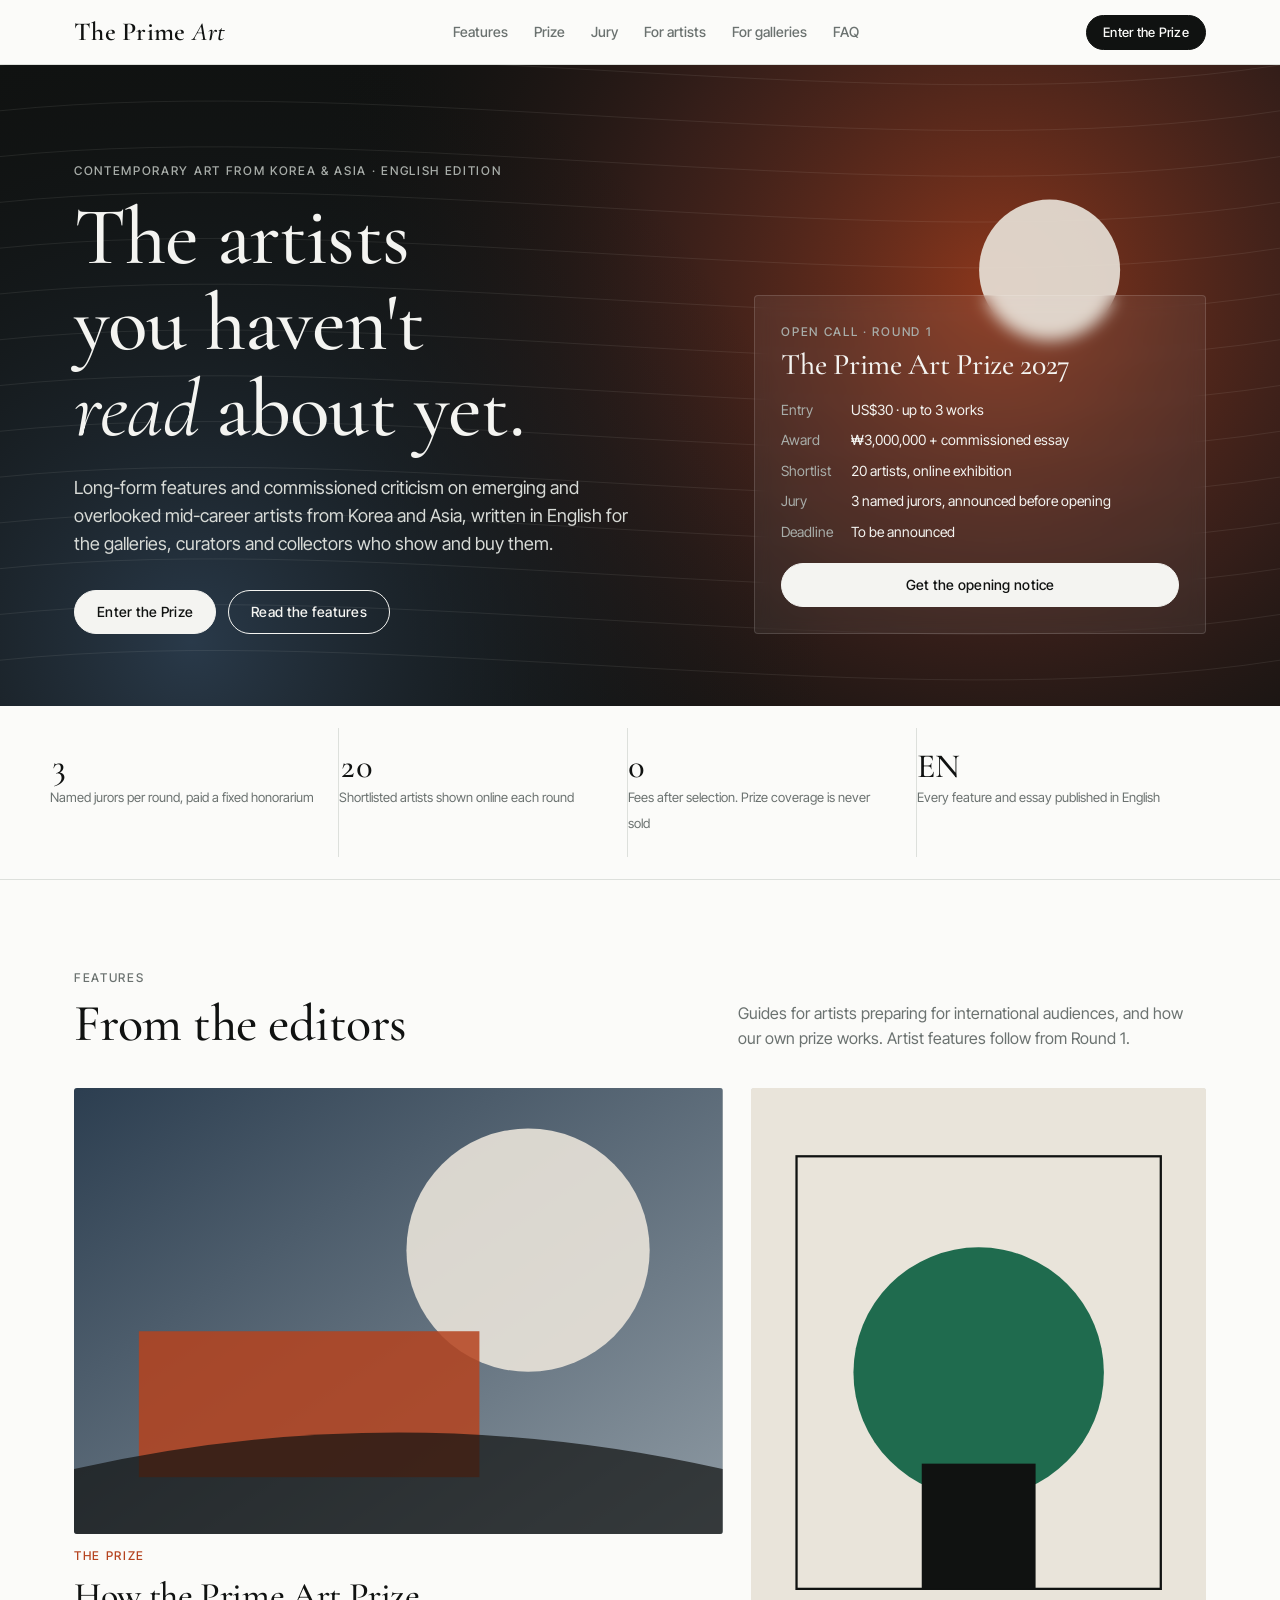
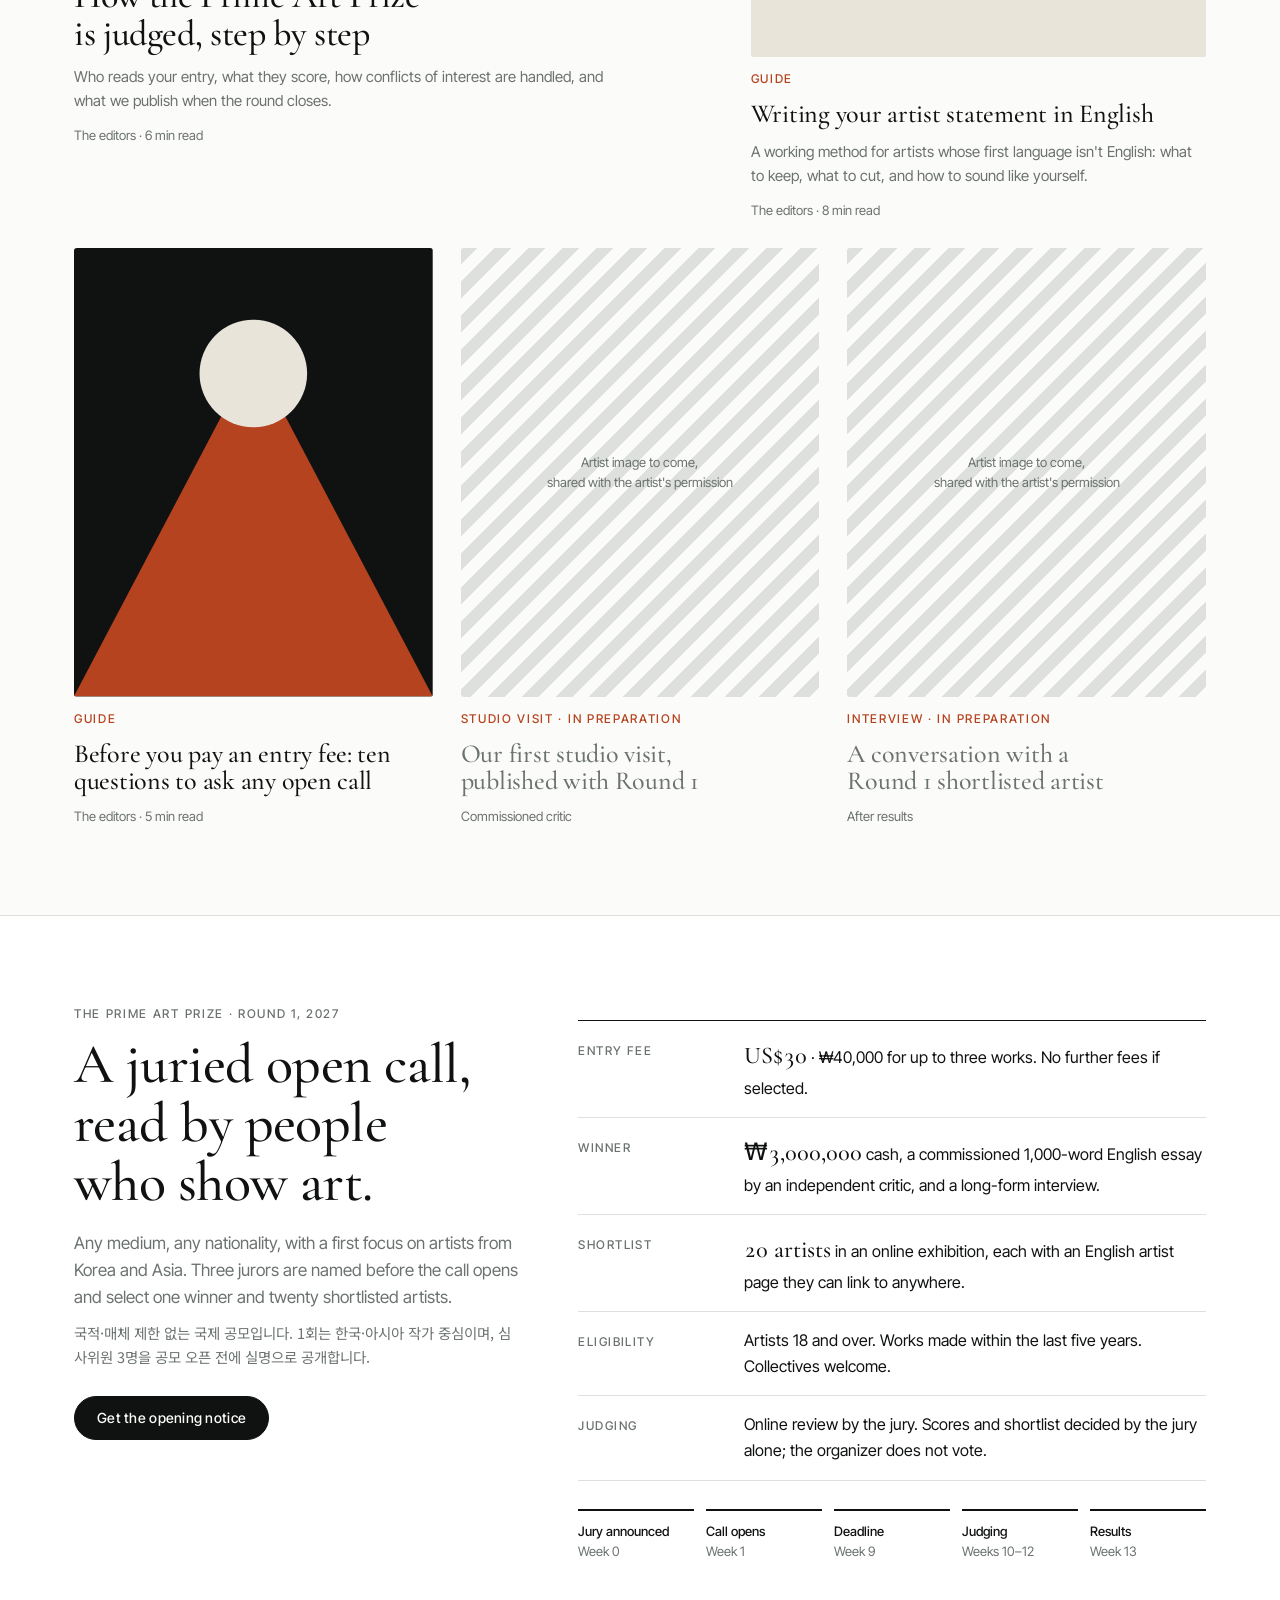
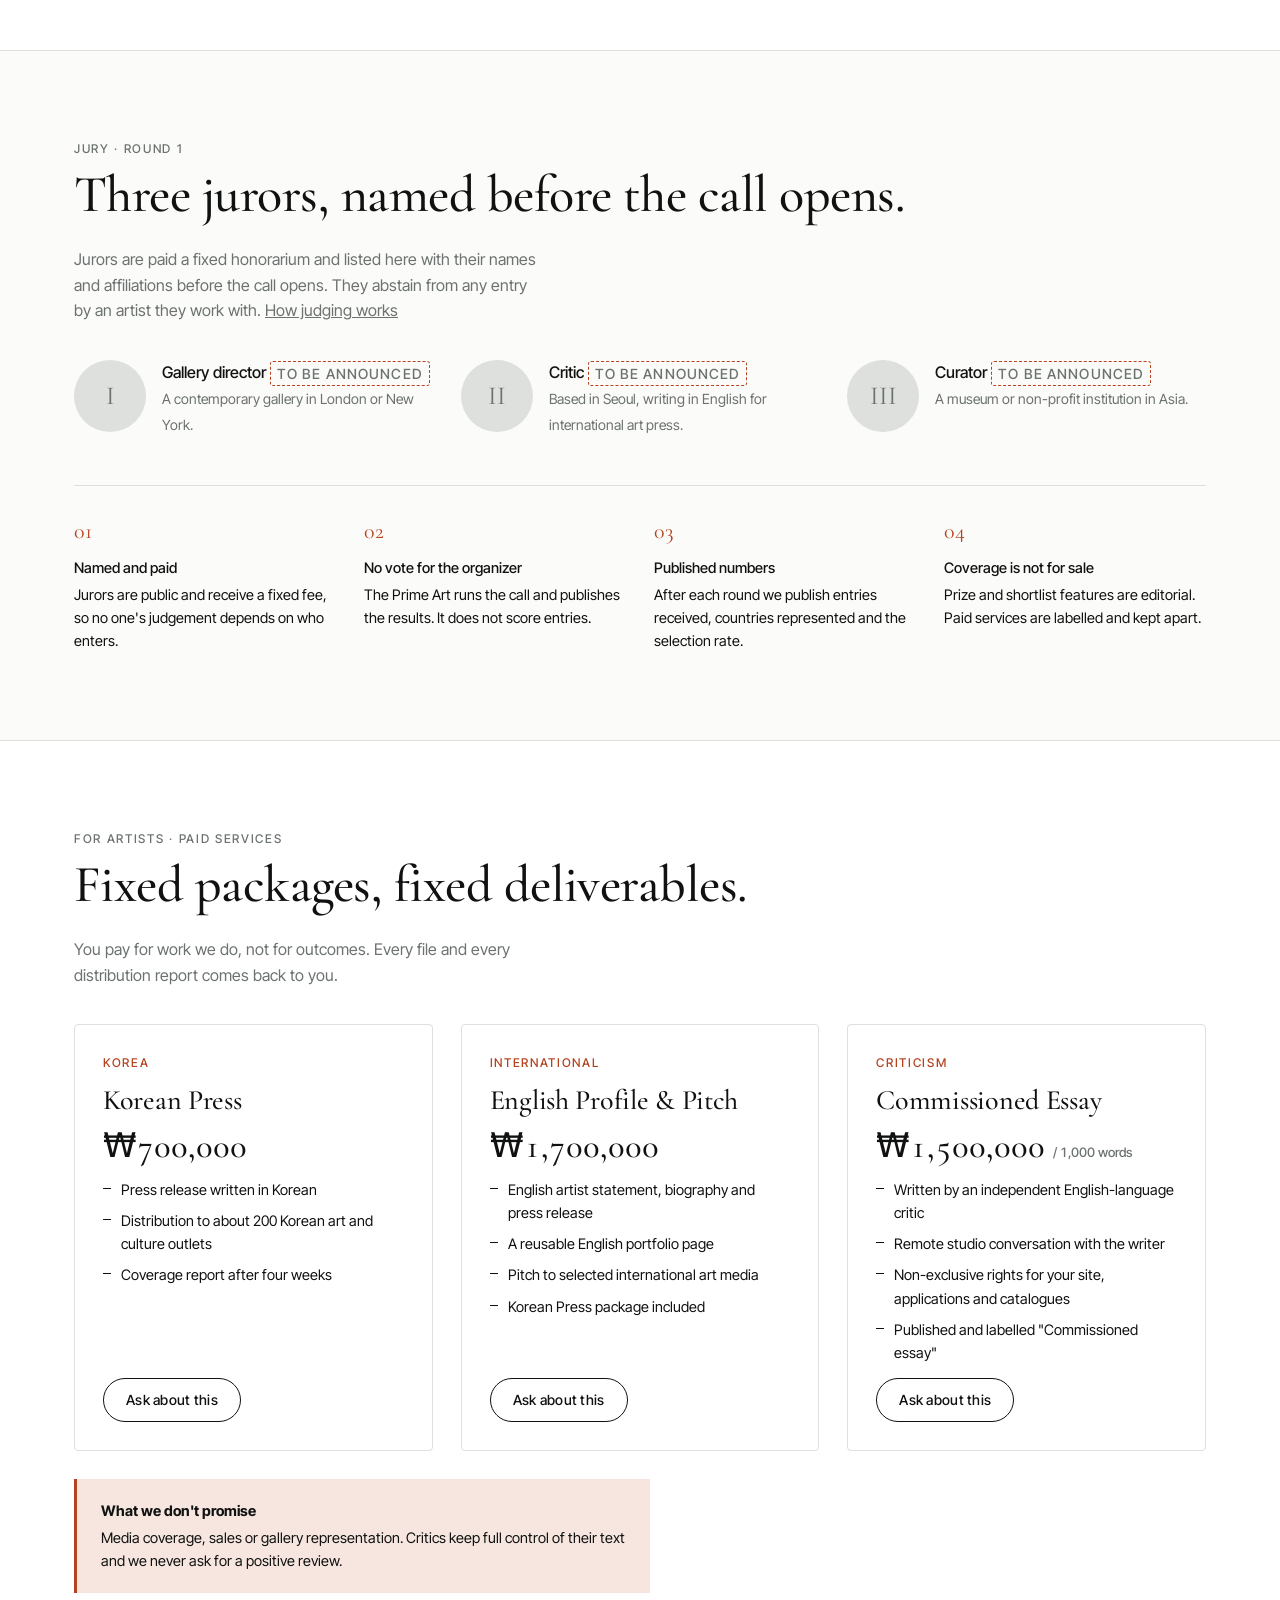
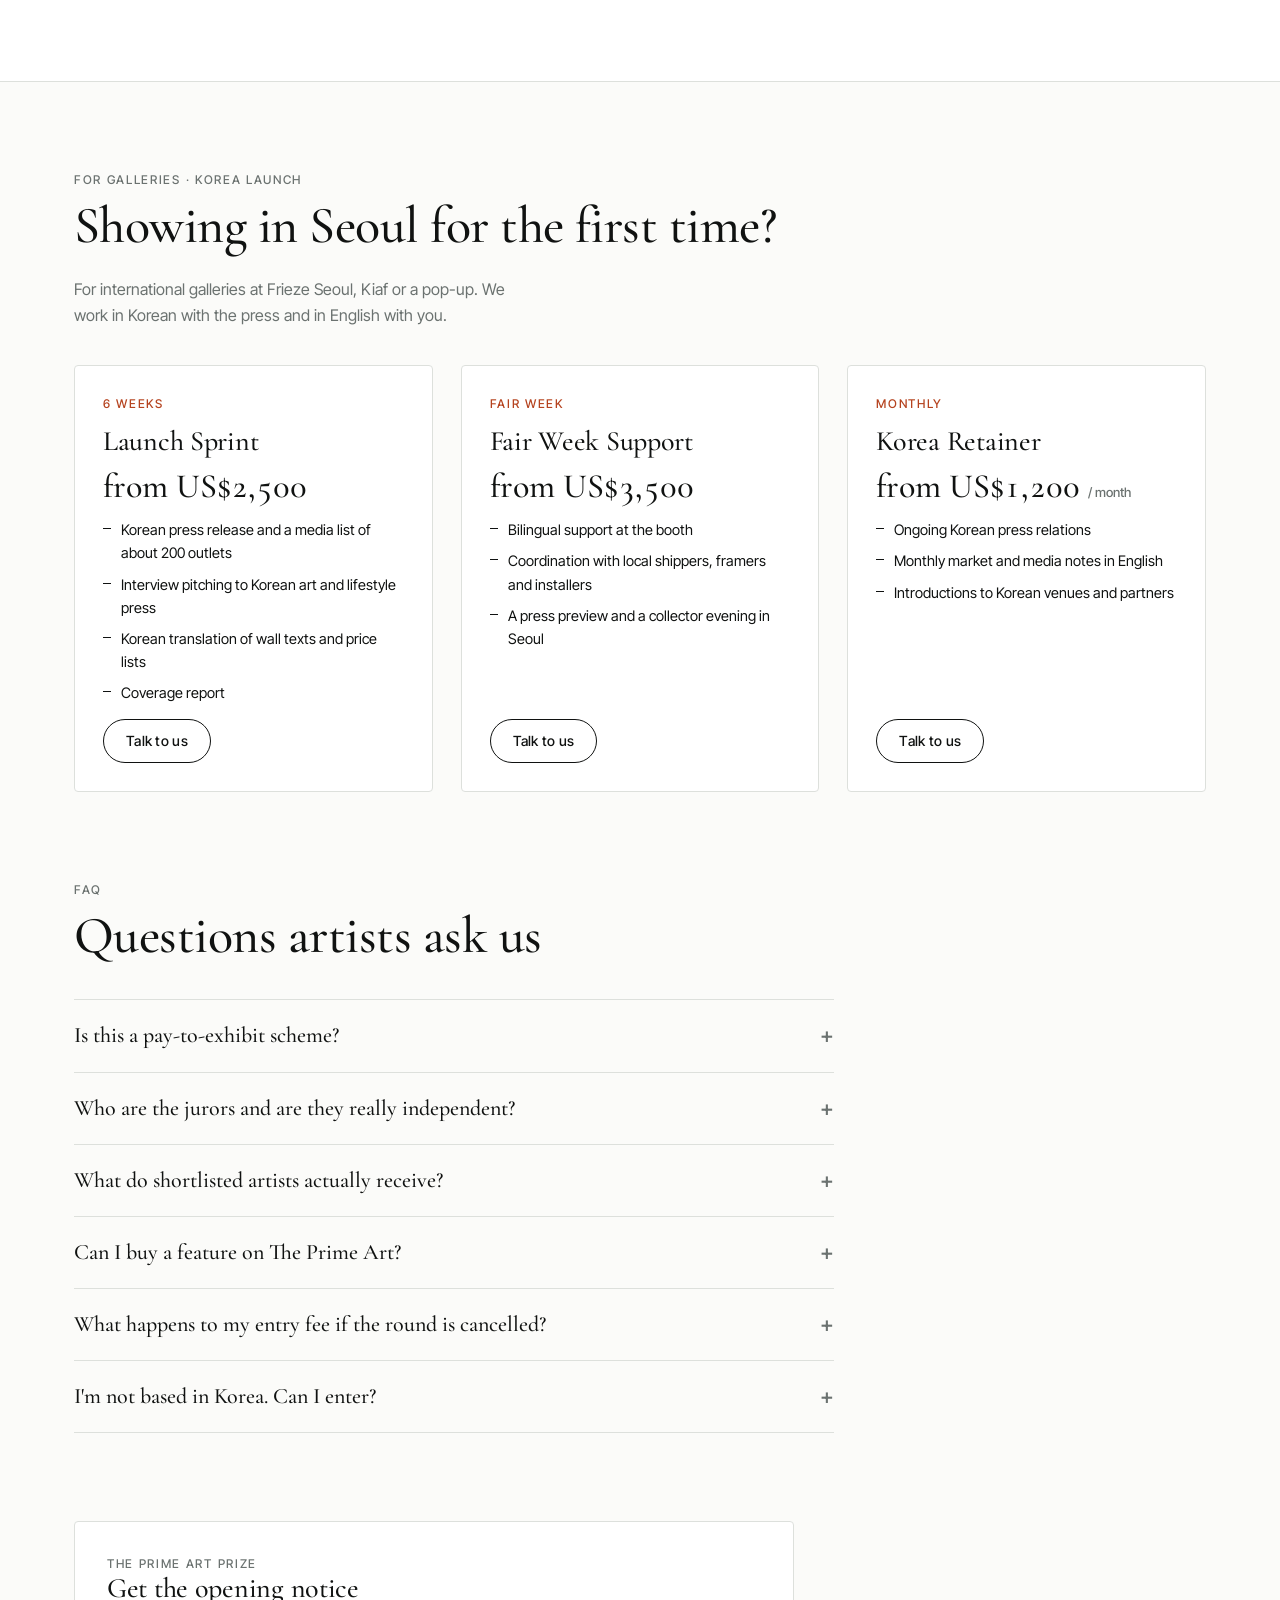
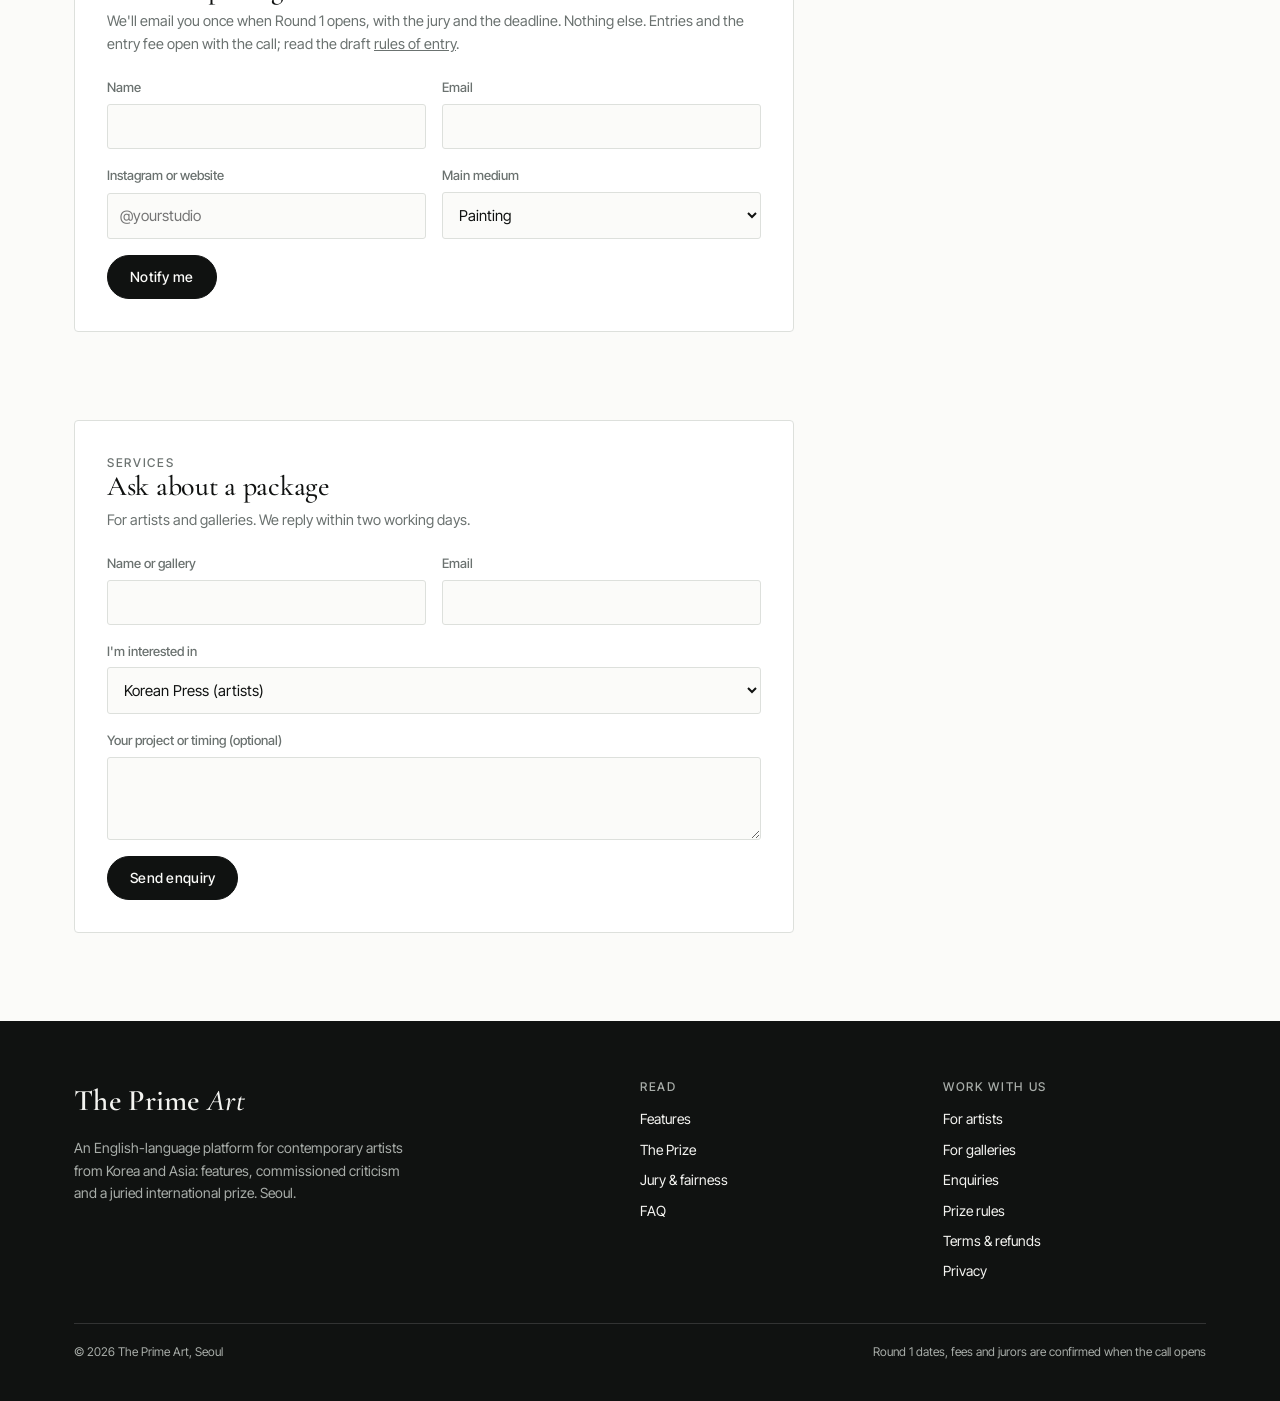
==== commit 61d6d9ad: "Fill launch content: editorial guides, policies, payment and Tally wiring Replace fictional feature " ====
--- a/index.html
+++ b/index.html
@@ -7,176 +7,14 @@
 <meta property="og:title" content="The Prime Art">
 <meta property="og:description" content="Contemporary art from Korea and Asia, in English.">
 <link rel="icon" href="data:,">
-<link rel="canonical" href="https://theprime.art/">
+<link rel="canonical" href="https://theprimeart.github.io/">
+<meta property="og:url" content="https://theprimeart.github.io/">
+<meta property="og:type" content="website">
 <title>The Prime Art</title>
 <link rel="preconnect" href="https://fonts.googleapis.com">
 <link rel="preconnect" href="https://fonts.gstatic.com" crossorigin>
 <link rel="stylesheet" href="https://fonts.googleapis.com/css2?family=Cormorant+Garamond:ital,wght@0,400;0,500;0,600;1,400;1,500&family=Inter+Tight:wght@400;500;600&family=Noto+Sans+KR:wght@400;500&display=swap">
-<style>
-/* Layout: international art-magazine site. Full-bleed dark hero with generated artwork, then a white editorial grid: features, prize, services, jury, FAQ. Serif display, tight grotesk UI. */
-:root{
-  --bg:#FBFBF9; --fg:#101211; --mute:#6B7270; --rule:#DDE0DC; --card:#FFFFFF; --ink:#101211; --ink-fg:#F4F4F1; --ink-mute:#A8ADA9;
-  --accent:#B5431F; --accent-soft:#F6E6DF; --ok:#1F6B4E; --ok-soft:#E1EFE8;
-  --display:"Cormorant Garamond","Cormorant","Garamond","Times New Roman",serif;
-  --ui:"Inter Tight","Inter",system-ui,-apple-system,"Segoe UI",sans-serif;
-  --ko:"Noto Sans KR","Apple SD Gothic Neo","Malgun Gothic",sans-serif;
-}
-@media (prefers-color-scheme: dark){:root:not([data-theme="light"]){
-  --bg:#0E100F; --fg:#ECECE8; --mute:#9A9F9B; --rule:#262A28; --card:#161918; --ink:#050606; --ink-fg:#F4F4F1; --ink-mute:#9A9F9B;
-  --accent:#E8714B; --accent-soft:#2B1912; --ok:#6CC49E; --ok-soft:#12261D; color-scheme:dark}}
-:root[data-theme="dark"]{
-  --bg:#0E100F; --fg:#ECECE8; --mute:#9A9F9B; --rule:#262A28; --card:#161918; --ink:#050606; --ink-fg:#F4F4F1; --ink-mute:#9A9F9B;
-  --accent:#E8714B; --accent-soft:#2B1912; --ok:#6CC49E; --ok-soft:#12261D; color-scheme:dark}
-*{box-sizing:border-box}
-html{scroll-behavior:smooth}
-body{margin:0;background:var(--bg);color:var(--fg);font-family:var(--ui);font-size:16px;line-height:1.6;padding-inline:0;padding-block:0}
-:lang(ko){font-family:var(--ko)}
-a{color:inherit}
-.in{max-width:1180px;margin-inline:auto;padding-inline:24px}
-.eyebrow{font-size:12px;font-weight:500;letter-spacing:.14em;text-transform:uppercase;color:var(--mute)}
-h1,h2,h3{font-family:var(--display);font-weight:500;line-height:1.05;margin:0;text-wrap:balance;letter-spacing:-.01em}
-.btn{display:inline-flex;align-items:center;gap:8px;font:500 14px/1 var(--ui);letter-spacing:.02em;padding:14px 22px;border-radius:999px;border:1px solid var(--fg);background:var(--fg);color:var(--bg);text-decoration:none;cursor:pointer}
-.btn.ghost{background:transparent;color:inherit;border-color:currentColor}
-.btn:hover{background:var(--accent);border-color:var(--accent);color:#fff}
-.btn:focus-visible,a:focus-visible,input:focus-visible,select:focus-visible,textarea:focus-visible{outline:2px solid var(--accent);outline-offset:3px}
-
-/* top bar */
-.bar{position:sticky;top:env(safe-area-inset-top,0px);z-index:5;background:color-mix(in srgb,var(--bg) 88%,transparent);backdrop-filter:blur(10px);border-bottom:1px solid var(--rule)}
-.bar .in{display:flex;align-items:center;justify-content:space-between;gap:16px;height:64px}
-.brand{font-family:var(--display);font-size:26px;font-weight:600;letter-spacing:.01em;text-decoration:none;white-space:nowrap}
-.brand i{font-style:italic;font-weight:500}
-.nav{display:flex;gap:26px;font-size:14px;font-weight:500}
-.nav a{text-decoration:none;color:var(--mute)}
-.nav a:hover{color:var(--fg)}
-.bar .btn{padding:10px 16px;font-size:13px}
-@media (max-width:820px){.nav{display:none}}
-
-/* hero */
-.hero{background:var(--ink);color:var(--ink-fg);position:relative;overflow:hidden}
-.hero canvas{position:absolute;inset:0;width:100%;height:100%;display:block}
-.hero .in{position:relative;display:grid;grid-template-columns:minmax(0,7fr) minmax(0,5fr);gap:48px;padding-block:96px 72px;min-height:560px;align-items:end}
-.hero .eyebrow{color:var(--ink-mute)}
-.hero h1{font-size:clamp(44px,6.4vw,84px);margin-top:14px}
-.hero h1 i{font-style:italic;font-weight:400}
-.hero p{font-size:18px;line-height:1.55;max-width:56ch;color:#D7DAD6;margin:22px 0 0}
-.hero .cta{display:flex;flex-wrap:wrap;gap:12px;margin-top:32px}
-.hero .btn{background:var(--ink-fg);color:var(--ink);border-color:var(--ink-fg)}
-.hero .btn.ghost{background:transparent;color:var(--ink-fg)}
-.callcard{background:rgba(255,255,255,.06);border:1px solid rgba(255,255,255,.14);backdrop-filter:blur(8px);padding:26px;border-radius:4px}
-.callcard .eyebrow{color:var(--ink-mute)}
-.callcard h3{font-size:30px;margin-top:8px;color:var(--ink-fg)}
-.callcard dl{display:grid;grid-template-columns:auto 1fr;gap:8px 18px;margin:18px 0 0;font-size:14px}
-.callcard dt{color:var(--ink-mute)}
-.callcard dd{margin:0;color:var(--ink-fg);font-variant-numeric:tabular-nums}
-.callcard .btn{margin-top:20px;width:100%;justify-content:center}
-@media (max-width:820px){.hero .in{grid-template-columns:1fr;padding-block:64px 48px;min-height:0}}
-
-/* strip */
-.strip{border-bottom:1px solid var(--rule)}
-.strip .in{display:grid;grid-template-columns:repeat(auto-fit,minmax(min(100%,200px),1fr));gap:0}
-.strip div{padding:22px 24px 22px 0;border-right:1px solid var(--rule)}
-.strip div:last-child{border-right:0}
-.strip b{display:block;font-family:var(--display);font-size:34px;font-weight:500;line-height:1;font-variant-numeric:tabular-nums}
-.strip span{font-size:13px;color:var(--mute)}
-@media (max-width:640px){.strip div{border-right:0;border-bottom:1px solid var(--rule);padding:16px 0}.strip div:last-child{border-bottom:0}}
-
-section{padding-block:88px}
-.head{display:flex;justify-content:space-between;align-items:end;gap:24px;flex-wrap:wrap;margin-bottom:36px}
-.head h2{font-size:clamp(34px,4.4vw,52px);margin-top:10px}
-.head p{margin:0;max-width:52ch;color:var(--mute)}
-.head a.more{font-size:14px;font-weight:500;text-decoration:none;border-bottom:1px solid currentColor;padding-bottom:2px}
-
-/* features */
-.feat{display:grid;grid-template-columns:repeat(12,1fr);gap:28px}
-.card{text-decoration:none;display:flex;flex-direction:column;gap:12px;min-width:0}
-.card .art{aspect-ratio:4/5;width:100%;max-width:100%;border-radius:3px;overflow:hidden;background:var(--rule)}
-.card .art svg{width:100%;height:100%;display:block}
-.card.lead{grid-column:span 7}
-.card.lead .art{aspect-ratio:16/11}
-.card.side{grid-column:span 5}
-.card.sm{grid-column:span 4}
-.card .eyebrow{color:var(--accent)}
-.card h3{font-size:26px}
-.card.lead h3{font-size:36px}
-.card p{margin:0;color:var(--mute);font-size:15px;max-width:60ch}
-.card .by{font-size:13px;color:var(--mute)}
-@media (max-width:900px){.card.lead,.card.side,.card.sm{grid-column:span 12}.card.lead .art{aspect-ratio:4/3}}
-
-/* prize */
-.prize{background:var(--card);border-top:1px solid var(--rule);border-bottom:1px solid var(--rule)}
-.prize .in{display:grid;grid-template-columns:minmax(0,5fr) minmax(0,7fr);gap:56px}
-.prize h2{font-size:clamp(36px,4.6vw,56px);margin-top:12px}
-.prize .lede{font-size:17px;color:var(--mute);margin:18px 0 0;max-width:46ch}
-.prize .lede .ko{display:block;margin-top:10px;font-size:14.5px}
-.spec{display:grid;gap:0;border-top:1px solid var(--fg)}
-.spec div{display:grid;grid-template-columns:150px 1fr;gap:16px;padding:16px 0;border-bottom:1px solid var(--rule)}
-.spec dt{font-size:12px;font-weight:500;letter-spacing:.12em;text-transform:uppercase;color:var(--mute);padding-top:4px}
-.spec dd{margin:0}
-.spec dd b{font-family:var(--display);font-size:24px;font-weight:500;font-variant-numeric:tabular-nums}
-.steps{display:grid;grid-template-columns:repeat(5,1fr);gap:12px;margin-top:28px}
-.steps div{border-top:2px solid var(--fg);padding-top:10px;font-size:13px}
-.steps b{display:block;font-weight:500}
-.steps span{color:var(--mute)}
-@media (max-width:900px){.prize .in{grid-template-columns:1fr;gap:36px}.steps{grid-template-columns:repeat(auto-fit,minmax(110px,1fr))}.spec div{grid-template-columns:1fr;gap:4px}}
-
-/* jury */
-.jury{display:grid;grid-template-columns:repeat(auto-fit,minmax(min(100%,250px),1fr));gap:28px}
-.juror{display:grid;grid-template-columns:72px 1fr;gap:16px;align-items:start}
-.juror .ph{width:72px;height:72px;border-radius:50%;background:var(--rule);display:grid;place-items:center;font-family:var(--display);font-size:26px;color:var(--mute)}
-.juror b{display:block;font-weight:500;font-size:16px}
-.juror span{font-size:14px;color:var(--mute)}
-.fair{margin-top:48px;display:grid;grid-template-columns:repeat(auto-fit,minmax(min(100%,240px),1fr));gap:28px;border-top:1px solid var(--rule);padding-top:28px}
-.fair div{font-size:14.5px}
-.fair b{display:block;font-weight:500;margin-bottom:4px}
-.fair .num{font-family:var(--display);font-size:22px;color:var(--accent);margin-bottom:6px}
-
-/* services */
-.svc{display:grid;grid-template-columns:repeat(auto-fit,minmax(min(100%,300px),1fr));gap:28px}
-.tier{background:var(--card);border:1px solid var(--rule);border-radius:4px;padding:28px;display:flex;flex-direction:column;gap:14px;min-width:0}
-.tier .eyebrow{color:var(--accent)}
-.tier h3{font-size:28px}
-.tier .price{font-family:var(--display);font-size:34px;font-weight:500;font-variant-numeric:tabular-nums;line-height:1}
-.tier .price small{font-family:var(--ui);font-size:13px;color:var(--mute)}
-.tier ul{margin:0;padding:0;list-style:none;display:grid;gap:8px;font-size:14.5px}
-.tier li{padding-left:18px;position:relative}
-.tier li::before{content:"";position:absolute;left:0;top:10px;width:8px;height:1px;background:var(--fg)}
-.tier .btn{margin-top:auto;align-self:start}
-.note{margin-top:28px;padding:20px 24px;border-left:3px solid var(--accent);background:var(--accent-soft);font-size:14.5px;max-width:72ch}
-.note b{display:block;margin-bottom:4px}
-
-/* faq */
-.faq{max-width:760px}
-details{border-top:1px solid var(--rule);padding:18px 0}
-details:last-child{border-bottom:1px solid var(--rule)}
-summary{cursor:pointer;font-family:var(--display);font-size:22px;font-weight:500;list-style:none;display:flex;justify-content:space-between;gap:16px}
-summary::-webkit-details-marker{display:none}
-summary::after{content:"+";font-family:var(--ui);color:var(--mute)}
-details[open] summary::after{content:"–"}
-details p{margin:12px 0 0;color:var(--mute);max-width:64ch}
-
-/* forms */
-.formwrap{background:var(--card);border:1px solid var(--rule);border-radius:4px;padding:32px;max-width:720px}
-.formwrap h3{font-size:28px}
-.formwrap p.sub{margin:6px 0 0;color:var(--mute);font-size:14.5px}
-form{display:grid;gap:16px;margin-top:22px}
-.row{display:grid;grid-template-columns:1fr 1fr;gap:16px}
-label{display:grid;gap:6px;font-size:13px;font-weight:500;color:var(--mute)}
-input,select,textarea{font:400 15px var(--ui);color:var(--fg);background:var(--bg);border:1px solid var(--rule);border-radius:3px;padding:12px 12px;width:100%}
-.ok{font-size:14px;margin:0;color:var(--ok)}
-@media (max-width:640px){.row{grid-template-columns:1fr}.formwrap{padding:22px}}
-
-/* footer */
-footer{background:var(--ink);color:var(--ink-fg);padding-block:56px 40px}
-footer .in{display:grid;grid-template-columns:2fr 1fr 1fr;gap:40px}
-footer .brand{font-size:30px}
-footer p{color:var(--ink-mute);font-size:14px;max-width:42ch;margin:12px 0 0}
-footer h4{font-size:12px;letter-spacing:.14em;text-transform:uppercase;color:var(--ink-mute);margin:0 0 12px;font-weight:500}
-footer ul{list-style:none;margin:0;padding:0;display:grid;gap:8px;font-size:14px}
-footer a{text-decoration:none;color:var(--ink-fg)}
-footer .legal{grid-column:1/-1;border-top:1px solid rgba(255,255,255,.14);padding-top:18px;font-size:12px;color:var(--ink-mute);display:flex;justify-content:space-between;flex-wrap:wrap;gap:8px}
-@media (max-width:760px){footer .in{grid-template-columns:1fr}}
-@media (prefers-reduced-motion:reduce){html{scroll-behavior:auto}}
-</style>
+<link rel="stylesheet" href="assets/site.css">
 <script src="config.js"></script>
 </head>
 <body>
@@ -222,42 +60,42 @@
 
 <section id="features"><div class="in">
   <div class="head">
-    <div><div class="eyebrow">Features</div><h2>Recent features</h2></div>
-    <a class="more" href="#features">All features</a>
+    <div><div class="eyebrow">Features</div><h2>From the editors</h2></div>
+    <p>Guides for artists preparing for international audiences, and how our own prize works. Artist features follow from Round 1.</p>
   </div>
   <div class="feat">
-    <a class="card lead" href="#features">
-      <div class="art"><svg viewBox="0 0 800 550" preserveAspectRatio="xMidYMid slice"><defs><linearGradient id="g1" x1="0" y1="0" x2="1" y2="1"><stop offset="0" stop-color="#2C3E50"/><stop offset="1" stop-color="#8E9AA3"/></linearGradient></defs><rect width="800" height="550" fill="url(#g1)"/><circle cx="560" cy="200" r="150" fill="#E9E4DA" opacity=".9"/><rect x="80" y="300" width="420" height="180" fill="#B5431F" opacity=".85"/><path d="M0 470 Q400 380 800 470 L800 550 L0 550Z" fill="#101211" opacity=".7"/></svg></div>
-      <div class="eyebrow">Studio visit</div>
-      <h3>Painting as a slow instrument: a studio visit in Mullae</h3>
-      <p>How a mid-career painter who left the gallery system in 2019 rebuilt a practice around daylight, repetition and a single colour.</p>
-      <div class="by">By a commissioned critic · 12 min read</div>
+    <a class="card lead" href="journal/how-the-prize-is-judged.html">
+      <div class="art"><svg viewBox="0 0 800 550" preserveAspectRatio="xMidYMid slice" aria-hidden="true"><defs><linearGradient id="g1" x1="0" y1="0" x2="1" y2="1"><stop offset="0" stop-color="#2C3E50"/><stop offset="1" stop-color="#8E9AA3"/></linearGradient></defs><rect width="800" height="550" fill="url(#g1)"/><circle cx="560" cy="200" r="150" fill="#E9E4DA" opacity=".9"/><rect x="80" y="300" width="420" height="180" fill="#B5431F" opacity=".85"/><path d="M0 470 Q400 380 800 470 L800 550 L0 550Z" fill="#101211" opacity=".7"/></svg></div>
+      <div class="eyebrow">The Prize</div>
+      <h3>How the Prime Art Prize is judged, step by step</h3>
+      <p>Who reads your entry, what they score, how conflicts of interest are handled, and what we publish when the round closes.</p>
+      <div class="by">The editors · 6 min read</div>
     </a>
-    <a class="card side" href="#features">
-      <div class="art"><svg viewBox="0 0 400 500" preserveAspectRatio="xMidYMid slice"><rect width="400" height="500" fill="#E9E4DA"/><rect x="40" y="60" width="320" height="380" fill="none" stroke="#101211" stroke-width="2"/><circle cx="200" cy="250" r="110" fill="#1F6B4E"/><rect x="150" y="330" width="100" height="110" fill="#101211"/></svg></div>
-      <div class="eyebrow">Essay</div>
-      <h3>Hanji after craft: five artists working in paper</h3>
-      <p>Why a traditional material is turning up in the most structural work being made in Seoul right now.</p>
-      <div class="by">Commissioned essay · 9 min read</div>
+    <a class="card side" href="journal/artist-statement-in-english.html">
+      <div class="art"><svg viewBox="0 0 400 500" preserveAspectRatio="xMidYMid slice" aria-hidden="true"><rect width="400" height="500" fill="#E9E4DA"/><rect x="40" y="60" width="320" height="380" fill="none" stroke="#101211" stroke-width="2"/><circle cx="200" cy="250" r="110" fill="#1F6B4E"/><rect x="150" y="330" width="100" height="110" fill="#101211"/></svg></div>
+      <div class="eyebrow">Guide</div>
+      <h3>Writing your artist statement in English</h3>
+      <p>A working method for artists whose first language isn't English: what to keep, what to cut, and how to sound like yourself.</p>
+      <div class="by">The editors · 8 min read</div>
     </a>
-    <a class="card sm" href="#features">
-      <div class="art"><svg viewBox="0 0 400 500" preserveAspectRatio="xMidYMid slice"><rect width="400" height="500" fill="#101211"/><path d="M0 500 L200 120 L400 500Z" fill="#B5431F"/><circle cx="200" cy="140" r="60" fill="#E9E4DA"/></svg></div>
-      <div class="eyebrow">Interview</div>
-      <h3>"I stopped waiting for a gallery to call"</h3>
-      <div class="by">8 min read</div>
+    <a class="card sm" href="journal/open-call-checklist.html">
+      <div class="art"><svg viewBox="0 0 400 500" preserveAspectRatio="xMidYMid slice" aria-hidden="true"><rect width="400" height="500" fill="#101211"/><path d="M0 500 L200 120 L400 500Z" fill="#B5431F"/><circle cx="200" cy="140" r="60" fill="#E9E4DA"/></svg></div>
+      <div class="eyebrow">Guide</div>
+      <h3>Before you pay an entry fee: ten questions to ask any open call</h3>
+      <div class="by">The editors · 5 min read</div>
     </a>
-    <a class="card sm" href="#features">
-      <div class="art"><svg viewBox="0 0 400 500" preserveAspectRatio="xMidYMid slice"><rect width="400" height="500" fill="#8E9AA3"/><rect x="0" y="0" width="200" height="500" fill="#2C3E50"/><rect x="100" y="150" width="200" height="200" fill="#E9E4DA"/></svg></div>
-      <div class="eyebrow">Report</div>
-      <h3>What Frieze Seoul 2026 meant for artists without a booth</h3>
-      <div class="by">11 min read</div>
-    </a>
-    <a class="card sm" href="#features">
-      <div class="art"><svg viewBox="0 0 400 500" preserveAspectRatio="xMidYMid slice"><rect width="400" height="500" fill="#1F6B4E"/><circle cx="120" cy="380" r="140" fill="#E9E4DA"/><rect x="220" y="60" width="140" height="260" fill="#101211"/></svg></div>
-      <div class="eyebrow">Portfolio</div>
-      <h3>Copper wire, cast light: the sculptures of a Daegu studio</h3>
-      <div class="by">6 min read</div>
-    </a>
+    <div class="card sm soon">
+      <div class="art tbd-art">Artist image to come,<br>shared with the artist's permission</div>
+      <div class="eyebrow">Studio visit · In preparation</div>
+      <h3>Our first studio visit, published with Round 1</h3>
+      <div class="by">Commissioned critic</div>
+    </div>
+    <div class="card sm soon">
+      <div class="art tbd-art">Artist image to come,<br>shared with the artist's permission</div>
+      <div class="eyebrow">Interview · In preparation</div>
+      <h3>A conversation with a Round 1 shortlisted artist</h3>
+      <div class="by">After results</div>
+    </div>
   </div>
 </div></section>
 
@@ -289,12 +127,12 @@
 <section id="jury"><div class="in">
   <div class="head">
     <div><div class="eyebrow">Jury · Round 1</div><h2>Three jurors, named before the call opens.</h2></div>
-    <p>Jurors are paid a fixed honorarium and listed here with their affiliations. They abstain from any entry by an artist they work with.</p>
+    <p>Jurors are paid a fixed honorarium and listed here with their names and affiliations before the call opens. They abstain from any entry by an artist they work with. <a href="journal/how-the-prize-is-judged.html">How judging works</a></p>
   </div>
   <div class="jury">
-    <div class="juror"><div class="ph">I</div><div><b>Gallery director</b><span>A contemporary gallery in London or New York. To be announced.</span></div></div>
-    <div class="juror"><div class="ph">II</div><div><b>Critic</b><span>Based in Seoul, writing in English for international art press. To be announced.</span></div></div>
-    <div class="juror"><div class="ph">III</div><div><b>Curator</b><span>A museum or non-profit institution in Asia. To be announced.</span></div></div>
+    <div class="juror"><div class="ph">I</div><div><b>Gallery director <span class="tbd">To be announced</span></b><span>A contemporary gallery in London or New York.</span></div></div>
+    <div class="juror"><div class="ph">II</div><div><b>Critic <span class="tbd">To be announced</span></b><span>Based in Seoul, writing in English for international art press.</span></div></div>
+    <div class="juror"><div class="ph">III</div><div><b>Curator <span class="tbd">To be announced</span></b><span>A museum or non-profit institution in Asia.</span></div></div>
   </div>
   <div class="fair">
     <div><div class="num">01</div><b>Named and paid</b>Jurors are public and receive a fixed fee, so no one's judgement depends on who enters.</div>
@@ -315,21 +153,24 @@
       <h3>Korean Press</h3>
       <div class="price">₩700,000</div>
       <ul><li>Press release written in Korean</li><li>Distribution to about 200 Korean art and culture outlets</li><li>Coverage report after four weeks</li></ul>
-      <a class="btn ghost" href="#enquire">Ask about this</a>
+      <a class="btn ghost" href="#enquire" data-pack>Ask about this</a>
+      <a class="btn pay" data-pay="payKoreanPress" href="#" target="_blank" rel="noopener" hidden>Pay after we confirm scope</a>
     </div>
     <div class="tier">
       <div class="eyebrow">International</div>
       <h3>English Profile &amp; Pitch</h3>
       <div class="price">₩1,700,000</div>
       <ul><li>English artist statement, biography and press release</li><li>A reusable English portfolio page</li><li>Pitch to selected international art media</li><li>Korean Press package included</li></ul>
-      <a class="btn ghost" href="#enquire">Ask about this</a>
+      <a class="btn ghost" href="#enquire" data-pack>Ask about this</a>
+      <a class="btn pay" data-pay="payEnglishProfile" href="#" target="_blank" rel="noopener" hidden>Pay after we confirm scope</a>
     </div>
     <div class="tier">
       <div class="eyebrow">Criticism</div>
       <h3>Commissioned Essay</h3>
       <div class="price">₩1,500,000 <small>/ 1,000 words</small></div>
       <ul><li>Written by an independent English-language critic</li><li>Remote studio conversation with the writer</li><li>Non-exclusive rights for your site, applications and catalogues</li><li>Published and labelled "Commissioned essay"</li></ul>
-      <a class="btn ghost" href="#enquire">Ask about this</a>
+      <a class="btn ghost" href="#enquire" data-pack>Ask about this</a>
+      <a class="btn pay" data-pay="payEssay" href="#" target="_blank" rel="noopener" hidden>Pay after we confirm scope</a>
     </div>
   </div>
   <div class="note"><b>What we don't promise</b>Media coverage, sales or gallery representation. Critics keep full control of their text and we never ask for a positive review.</div>
@@ -372,6 +213,7 @@
     <details><summary>Who are the jurors and are they really independent?</summary><p>Each round's jurors are named on this page before the call opens, with their affiliations. They are paid a fixed fee regardless of who enters and abstain from any artist they work with.</p></details>
     <details><summary>What do shortlisted artists actually receive?</summary><p>An online exhibition of their entered works, an English artist page on The Prime Art with their statement and biography, and inclusion in our announcement to the press and partner galleries.</p></details>
     <details><summary>Can I buy a feature on The Prime Art?</summary><p>No. Features and prize coverage are editorial. The paid services on this page are labelled and produce deliverables you own; they do not buy editorial coverage.</p></details>
+    <details><summary>What happens to my entry fee if the round is cancelled?</summary><p>It is refunded in full. You can also withdraw for a full refund within 7 days of paying, as long as the deadline hasn't passed. See the <a href="prize-rules.html">rules of entry</a>.</p></details>
     <details><summary>I'm not based in Korea. Can I enter?</summary><p>Yes. The prize is open to any nationality. Round 1 focuses its outreach on Korea and Asia, but the jury reviews every entry on the same terms.</p></details>
   </div>
 </div></section>
@@ -380,7 +222,7 @@
   <div class="formwrap">
     <div class="eyebrow">The Prime Art Prize</div>
     <h3>Get the opening notice</h3>
-    <p class="sub">We'll email you once when Round 1 opens, with the jury and the deadline. Nothing else.</p>
+    <p class="sub">We'll email you once when Round 1 opens, with the jury and the deadline. Nothing else. Entries and the entry fee open with the call; read the draft <a href="prize-rules.html">rules of entry</a>.</p>
     <form data-form="prize" novalidate>
       <div class="row">
         <label for="p-name">Name<input id="p-name" name="name" required autocomplete="name"></label>
@@ -415,41 +257,13 @@
 </div></section>
 
 <footer><div class="in">
-  <div><a class="brand" href="#top">The Prime <i>Art</i></a><p>An English-language platform for contemporary artists from Korea and Asia: features, commissioned criticism and a juried international prize. Seoul.</p></div>
+  <div><a class="brand" href="#top">The Prime <i>Art</i></a><p>An English-language platform for contemporary artists from Korea and Asia: features, commissioned criticism and a juried international prize. Seoul.</p><p data-contact hidden>Contact: <a href="#"></a></p></div>
   <div><h4>Read</h4><ul><li><a href="#features">Features</a></li><li><a href="#prize">The Prize</a></li><li><a href="#jury">Jury &amp; fairness</a></li><li><a href="#faq">FAQ</a></li></ul></div>
-  <div><h4>Work with us</h4><ul><li><a href="#artists">For artists</a></li><li><a href="#galleries">For galleries</a></li><li><a href="#enquire">Enquiries</a></li></ul></div>
-  <div class="legal"><span>© 2026 The Prime Art, Seoul</span><span>Prototype · prices, dates and jurors are drafts</span></div>
+  <div><h4>Work with us</h4><ul><li><a href="#artists">For artists</a></li><li><a href="#galleries">For galleries</a></li><li><a href="#enquire">Enquiries</a></li><li><a href="prize-rules.html">Prize rules</a></li><li><a href="terms.html">Terms &amp; refunds</a></li><li><a href="privacy.html">Privacy</a></li></ul></div>
+  <div class="legalinfo" lang="ko" data-legal></div>
+  <div class="legal"><span>© 2026 The Prime Art, Seoul</span><span>Round 1 dates, fees and jurors are confirmed when the call opens</span></div>
 </div></footer>
 
-<script>
-(function(){
-  var c=document.getElementById('art'),x=c.getContext('2d');
-  function draw(){
-    var w=c.width=c.offsetWidth*devicePixelRatio,h=c.height=c.offsetHeight*devicePixelRatio;
-    x.fillStyle='#101211';x.fillRect(0,0,w,h);
-    var g=x.createRadialGradient(w*.78,h*.35,0,w*.78,h*.35,w*.55);
-    g.addColorStop(0,'rgba(181,67,31,.75)');g.addColorStop(.5,'rgba(120,52,40,.35)');g.addColorStop(1,'rgba(16,18,17,0)');
-    x.fillStyle=g;x.fillRect(0,0,w,h);
-    var g2=x.createRadialGradient(w*.15,h*.9,0,w*.15,h*.9,w*.5);
-    g2.addColorStop(0,'rgba(44,62,80,.9)');g2.addColorStop(1,'rgba(16,18,17,0)');
-    x.fillStyle=g2;x.fillRect(0,0,w,h);
-    x.strokeStyle='rgba(244,244,241,.08)';x.lineWidth=devicePixelRatio;
-    for(var i=0;i<14;i++){x.beginPath();x.moveTo(0,h*(i/14));x.bezierCurveTo(w*.3,h*(i/14)-40*devicePixelRatio,w*.7,h*(i/14)+60*devicePixelRatio,w,h*(i/14));x.stroke();}
-    x.fillStyle='rgba(233,228,218,.9)';x.beginPath();x.arc(w*.82,h*.32,Math.min(w,h)*.11,0,Math.PI*2);x.fill();
-  }
-  draw();window.addEventListener('resize',draw);
-})();
-document.querySelectorAll('form[data-form]').forEach(function(f){
-  f.addEventListener('submit',function(e){
-    e.preventDefault();
-    var ok=f.querySelector('.ok');
-    var miss=[].slice.call(f.querySelectorAll('[required]')).filter(function(i){return !i.value.trim()||(i.type==='email'&&!/^\S+@\S+\.\S+$/.test(i.value));});
-    if(miss.length){ok.style.color='var(--accent)';ok.textContent='Please add your name and a valid email.';ok.hidden=false;miss[0].focus();return;}
-    var cfg=window.TPA||{};var url=f.dataset.form==='prize'?cfg.prizeNoticeForm:cfg.enquiryForm;
-    if(url){window.open(url,'_blank','noopener');ok.style.color='';ok.textContent='Opening the form in a new tab.';ok.hidden=false;return;}
-    ok.style.color='';ok.textContent='Sign-up opens soon. Please check back when Round 1 is announced.';ok.hidden=false;
-  });
-});
-</script>
+<script src="assets/site.js"></script>
 </body>
 </html>
--- a/assets/site.css
+++ b/assets/site.css
@@ -0,0 +1,188 @@
+[hidden]{display:none!important}
+/* Layout: international art-magazine site. Full-bleed dark hero with generated artwork, then a white editorial grid: features, prize, services, jury, FAQ. Serif display, tight grotesk UI. */
+:root{
+  --bg:#FBFBF9; --fg:#101211; --mute:#6B7270; --rule:#DDE0DC; --card:#FFFFFF; --ink:#101211; --ink-fg:#F4F4F1; --ink-mute:#A8ADA9;
+  --accent:#B5431F; --accent-soft:#F6E6DF; --ok:#1F6B4E; --ok-soft:#E1EFE8;
+  --display:"Cormorant Garamond","Cormorant","Garamond","Times New Roman",serif;
+  --ui:"Inter Tight","Inter",system-ui,-apple-system,"Segoe UI",sans-serif;
+  --ko:"Noto Sans KR","Apple SD Gothic Neo","Malgun Gothic",sans-serif;
+}
+@media (prefers-color-scheme: dark){:root:not([data-theme="light"]){
+  --bg:#0E100F; --fg:#ECECE8; --mute:#9A9F9B; --rule:#262A28; --card:#161918; --ink:#050606; --ink-fg:#F4F4F1; --ink-mute:#9A9F9B;
+  --accent:#E8714B; --accent-soft:#2B1912; --ok:#6CC49E; --ok-soft:#12261D; color-scheme:dark}}
+:root[data-theme="dark"]{
+  --bg:#0E100F; --fg:#ECECE8; --mute:#9A9F9B; --rule:#262A28; --card:#161918; --ink:#050606; --ink-fg:#F4F4F1; --ink-mute:#9A9F9B;
+  --accent:#E8714B; --accent-soft:#2B1912; --ok:#6CC49E; --ok-soft:#12261D; color-scheme:dark}
+*{box-sizing:border-box}
+html{scroll-behavior:smooth}
+body{margin:0;background:var(--bg);color:var(--fg);font-family:var(--ui);font-size:16px;line-height:1.6;padding-inline:0;padding-block:0}
+:lang(ko){font-family:var(--ko)}
+a{color:inherit}
+.in{max-width:1180px;margin-inline:auto;padding-inline:24px}
+.eyebrow{font-size:12px;font-weight:500;letter-spacing:.14em;text-transform:uppercase;color:var(--mute)}
+h1,h2,h3{font-family:var(--display);font-weight:500;line-height:1.05;margin:0;text-wrap:balance;letter-spacing:-.01em}
+.btn{display:inline-flex;align-items:center;gap:8px;font:500 14px/1 var(--ui);letter-spacing:.02em;padding:14px 22px;border-radius:999px;border:1px solid var(--fg);background:var(--fg);color:var(--bg);text-decoration:none;cursor:pointer}
+.btn.ghost{background:transparent;color:inherit;border-color:currentColor}
+.btn:hover{background:var(--accent);border-color:var(--accent);color:#fff}
+.btn:focus-visible,a:focus-visible,input:focus-visible,select:focus-visible,textarea:focus-visible{outline:2px solid var(--accent);outline-offset:3px}
+
+/* top bar */
+.bar{position:sticky;top:env(safe-area-inset-top,0px);z-index:5;background:color-mix(in srgb,var(--bg) 88%,transparent);backdrop-filter:blur(10px);border-bottom:1px solid var(--rule)}
+.bar .in{display:flex;align-items:center;justify-content:space-between;gap:16px;height:64px}
+.brand{font-family:var(--display);font-size:26px;font-weight:600;letter-spacing:.01em;text-decoration:none;white-space:nowrap}
+.brand i{font-style:italic;font-weight:500}
+.nav{display:flex;gap:26px;font-size:14px;font-weight:500}
+.nav a{text-decoration:none;color:var(--mute)}
+.nav a:hover{color:var(--fg)}
+.bar .btn{padding:10px 16px;font-size:13px}
+@media (max-width:820px){.nav{display:none}}
+
+/* hero */
+.hero{background:var(--ink);color:var(--ink-fg);position:relative;overflow:hidden}
+.hero canvas{position:absolute;inset:0;width:100%;height:100%;display:block}
+.hero .in{position:relative;display:grid;grid-template-columns:minmax(0,7fr) minmax(0,5fr);gap:48px;padding-block:96px 72px;min-height:560px;align-items:end}
+.hero .eyebrow{color:var(--ink-mute)}
+.hero h1{font-size:clamp(44px,6.4vw,84px);margin-top:14px}
+.hero h1 i{font-style:italic;font-weight:400}
+.hero p{font-size:18px;line-height:1.55;max-width:56ch;color:#D7DAD6;margin:22px 0 0}
+.hero .cta{display:flex;flex-wrap:wrap;gap:12px;margin-top:32px}
+.hero .btn{background:var(--ink-fg);color:var(--ink);border-color:var(--ink-fg)}
+.hero .btn.ghost{background:transparent;color:var(--ink-fg)}
+.callcard{background:rgba(255,255,255,.06);border:1px solid rgba(255,255,255,.14);backdrop-filter:blur(8px);padding:26px;border-radius:4px}
+.callcard .eyebrow{color:var(--ink-mute)}
+.callcard h3{font-size:30px;margin-top:8px;color:var(--ink-fg)}
+.callcard dl{display:grid;grid-template-columns:auto 1fr;gap:8px 18px;margin:18px 0 0;font-size:14px}
+.callcard dt{color:var(--ink-mute)}
+.callcard dd{margin:0;color:var(--ink-fg);font-variant-numeric:tabular-nums}
+.callcard .btn{margin-top:20px;width:100%;justify-content:center}
+@media (max-width:820px){.hero .in{grid-template-columns:1fr;padding-block:64px 48px;min-height:0}}
+
+/* strip */
+.strip{border-bottom:1px solid var(--rule)}
+.strip .in{display:grid;grid-template-columns:repeat(auto-fit,minmax(min(100%,200px),1fr));gap:0}
+.strip div{padding:22px 24px 22px 0;border-right:1px solid var(--rule)}
+.strip div:last-child{border-right:0}
+.strip b{display:block;font-family:var(--display);font-size:34px;font-weight:500;line-height:1;font-variant-numeric:tabular-nums}
+.strip span{font-size:13px;color:var(--mute)}
+@media (max-width:640px){.strip div{border-right:0;border-bottom:1px solid var(--rule);padding:16px 0}.strip div:last-child{border-bottom:0}}
+
+section{padding-block:88px}
+.head{display:flex;justify-content:space-between;align-items:end;gap:24px;flex-wrap:wrap;margin-bottom:36px}
+.head h2{font-size:clamp(34px,4.4vw,52px);margin-top:10px}
+.head p{margin:0;max-width:52ch;color:var(--mute)}
+.head a.more{font-size:14px;font-weight:500;text-decoration:none;border-bottom:1px solid currentColor;padding-bottom:2px}
+
+/* features */
+.feat{display:grid;grid-template-columns:repeat(12,1fr);gap:28px}
+.card{text-decoration:none;display:flex;flex-direction:column;gap:12px;min-width:0}
+.card .art{aspect-ratio:4/5;width:100%;max-width:100%;border-radius:3px;overflow:hidden;background:var(--rule)}
+.card .art svg{width:100%;height:100%;display:block}
+.card.lead{grid-column:span 7}
+.card.lead .art{aspect-ratio:16/11}
+.card.side{grid-column:span 5}
+.card.sm{grid-column:span 4}
+.card .eyebrow{color:var(--accent)}
+.card h3{font-size:26px}
+.card.lead h3{font-size:36px}
+.card p{margin:0;color:var(--mute);font-size:15px;max-width:60ch}
+.card .by{font-size:13px;color:var(--mute)}
+@media (max-width:900px){.card.lead,.card.side,.card.sm{grid-column:span 12}.card.lead .art{aspect-ratio:4/3}}
+
+/* prize */
+.prize{background:var(--card);border-top:1px solid var(--rule);border-bottom:1px solid var(--rule)}
+.prize .in{display:grid;grid-template-columns:minmax(0,5fr) minmax(0,7fr);gap:56px}
+.prize h2{font-size:clamp(36px,4.6vw,56px);margin-top:12px}
+.prize .lede{font-size:17px;color:var(--mute);margin:18px 0 0;max-width:46ch}
+.prize .lede .ko{display:block;margin-top:10px;font-size:14.5px}
+.spec{display:grid;gap:0;border-top:1px solid var(--fg)}
+.spec div{display:grid;grid-template-columns:150px 1fr;gap:16px;padding:16px 0;border-bottom:1px solid var(--rule)}
+.spec dt{font-size:12px;font-weight:500;letter-spacing:.12em;text-transform:uppercase;color:var(--mute);padding-top:4px}
+.spec dd{margin:0}
+.spec dd b{font-family:var(--display);font-size:24px;font-weight:500;font-variant-numeric:tabular-nums}
+.steps{display:grid;grid-template-columns:repeat(5,1fr);gap:12px;margin-top:28px}
+.steps div{border-top:2px solid var(--fg);padding-top:10px;font-size:13px}
+.steps b{display:block;font-weight:500}
+.steps span{color:var(--mute)}
+@media (max-width:900px){.prize .in{grid-template-columns:1fr;gap:36px}.steps{grid-template-columns:repeat(auto-fit,minmax(110px,1fr))}.spec div{grid-template-columns:1fr;gap:4px}}
+
+/* jury */
+.jury{display:grid;grid-template-columns:repeat(auto-fit,minmax(min(100%,250px),1fr));gap:28px}
+.juror{display:grid;grid-template-columns:72px 1fr;gap:16px;align-items:start}
+.juror .ph{width:72px;height:72px;border-radius:50%;background:var(--rule);display:grid;place-items:center;font-family:var(--display);font-size:26px;color:var(--mute)}
+.juror b{display:block;font-weight:500;font-size:16px}
+.juror span{font-size:14px;color:var(--mute)}
+.fair{margin-top:48px;display:grid;grid-template-columns:repeat(auto-fit,minmax(min(100%,240px),1fr));gap:28px;border-top:1px solid var(--rule);padding-top:28px}
+.fair div{font-size:14.5px}
+.fair b{display:block;font-weight:500;margin-bottom:4px}
+.fair .num{font-family:var(--display);font-size:22px;color:var(--accent);margin-bottom:6px}
+
+/* services */
+.svc{display:grid;grid-template-columns:repeat(auto-fit,minmax(min(100%,300px),1fr));gap:28px}
+.tier{background:var(--card);border:1px solid var(--rule);border-radius:4px;padding:28px;display:flex;flex-direction:column;gap:14px;min-width:0}
+.tier .eyebrow{color:var(--accent)}
+.tier h3{font-size:28px}
+.tier .price{font-family:var(--display);font-size:34px;font-weight:500;font-variant-numeric:tabular-nums;line-height:1}
+.tier .price small{font-family:var(--ui);font-size:13px;color:var(--mute)}
+.tier ul{margin:0;padding:0;list-style:none;display:grid;gap:8px;font-size:14.5px}
+.tier li{padding-left:18px;position:relative}
+.tier li::before{content:"";position:absolute;left:0;top:10px;width:8px;height:1px;background:var(--fg)}
+.tier .btn{margin-top:auto;align-self:start}
+.note{margin-top:28px;padding:20px 24px;border-left:3px solid var(--accent);background:var(--accent-soft);font-size:14.5px;max-width:72ch}
+.note b{display:block;margin-bottom:4px}
+
+/* faq */
+.faq{max-width:760px}
+details{border-top:1px solid var(--rule);padding:18px 0}
+details:last-child{border-bottom:1px solid var(--rule)}
+summary{cursor:pointer;font-family:var(--display);font-size:22px;font-weight:500;list-style:none;display:flex;justify-content:space-between;gap:16px}
+summary::-webkit-details-marker{display:none}
+summary::after{content:"+";font-family:var(--ui);color:var(--mute)}
+details[open] summary::after{content:"–"}
+details p{margin:12px 0 0;color:var(--mute);max-width:64ch}
+
+/* forms */
+.formwrap{background:var(--card);border:1px solid var(--rule);border-radius:4px;padding:32px;max-width:720px}
+.formwrap h3{font-size:28px}
+.formwrap p.sub{margin:6px 0 0;color:var(--mute);font-size:14.5px}
+form{display:grid;gap:16px;margin-top:22px}
+.row{display:grid;grid-template-columns:1fr 1fr;gap:16px}
+label{display:grid;gap:6px;font-size:13px;font-weight:500;color:var(--mute)}
+input,select,textarea{font:400 15px var(--ui);color:var(--fg);background:var(--bg);border:1px solid var(--rule);border-radius:3px;padding:12px 12px;width:100%}
+.ok{font-size:14px;margin:0;color:var(--ok)}
+@media (max-width:640px){.row{grid-template-columns:1fr}.formwrap{padding:22px}}
+
+/* footer */
+footer{background:var(--ink);color:var(--ink-fg);padding-block:56px 40px}
+footer .in{display:grid;grid-template-columns:2fr 1fr 1fr;gap:40px}
+footer .brand{font-size:30px}
+footer p{color:var(--ink-mute);font-size:14px;max-width:42ch;margin:12px 0 0}
+footer h4{font-size:12px;letter-spacing:.14em;text-transform:uppercase;color:var(--ink-mute);margin:0 0 12px;font-weight:500}
+footer ul{list-style:none;margin:0;padding:0;display:grid;gap:8px;font-size:14px}
+footer a{text-decoration:none;color:var(--ink-fg)}
+footer .legal{grid-column:1/-1;border-top:1px solid rgba(255,255,255,.14);padding-top:18px;font-size:12px;color:var(--ink-mute);display:flex;justify-content:space-between;flex-wrap:wrap;gap:8px}
+@media (max-width:760px){footer .in{grid-template-columns:1fr}}
+@media (prefers-reduced-motion:reduce){html{scroll-behavior:auto}}
+
+/* placeholders: content only Yun can supply */
+.tbd{display:inline-block;font:500 11px/1.4 var(--ui);letter-spacing:.08em;text-transform:uppercase;color:var(--accent);border:1px dashed var(--accent);border-radius:3px;padding:2px 6px;vertical-align:middle}
+.card .art.tbd-art{display:grid;place-items:center;background:repeating-linear-gradient(135deg,var(--rule) 0 12px,transparent 12px 24px);color:var(--mute);font-size:13px;text-align:center;padding:24px}
+.card.soon{cursor:default}
+.card.soon h3{color:var(--mute)}
+.tier .pay{margin-top:-4px}
+.legalinfo{grid-column:1/-1;font-size:12px;color:var(--ink-mute);line-height:1.7}
+.legalinfo:empty{display:none}
+
+/* article and policy pages */
+.page{padding-block:72px 96px}
+.page .in{max-width:760px}
+.page h1{font-size:clamp(40px,5.4vw,64px);margin-top:12px}
+.page .dek{font-size:19px;color:var(--mute);margin:18px 0 0;line-height:1.5}
+.page .meta{font-size:13px;color:var(--mute);margin-top:18px;padding-bottom:28px;border-bottom:1px solid var(--rule)}
+.page h2{font-size:30px;margin:44px 0 0}
+.page h3{font-size:22px;margin:28px 0 0}
+.page p,.page li{font-size:17px;line-height:1.7}
+.page p{margin:16px 0 0}
+.page ul,.page ol{margin:16px 0 0;padding-left:22px;display:grid;gap:8px}
+.page blockquote{margin:24px 0 0;padding:4px 0 4px 20px;border-left:3px solid var(--accent);font-family:var(--display);font-size:22px;line-height:1.4}
+.page .back{display:inline-block;margin-top:48px;font-size:14px;font-weight:500;text-decoration:none;border-bottom:1px solid currentColor}
+.page .draft{margin-top:24px;padding:14px 18px;border-left:3px solid var(--accent);background:var(--accent-soft);font-size:14px}
